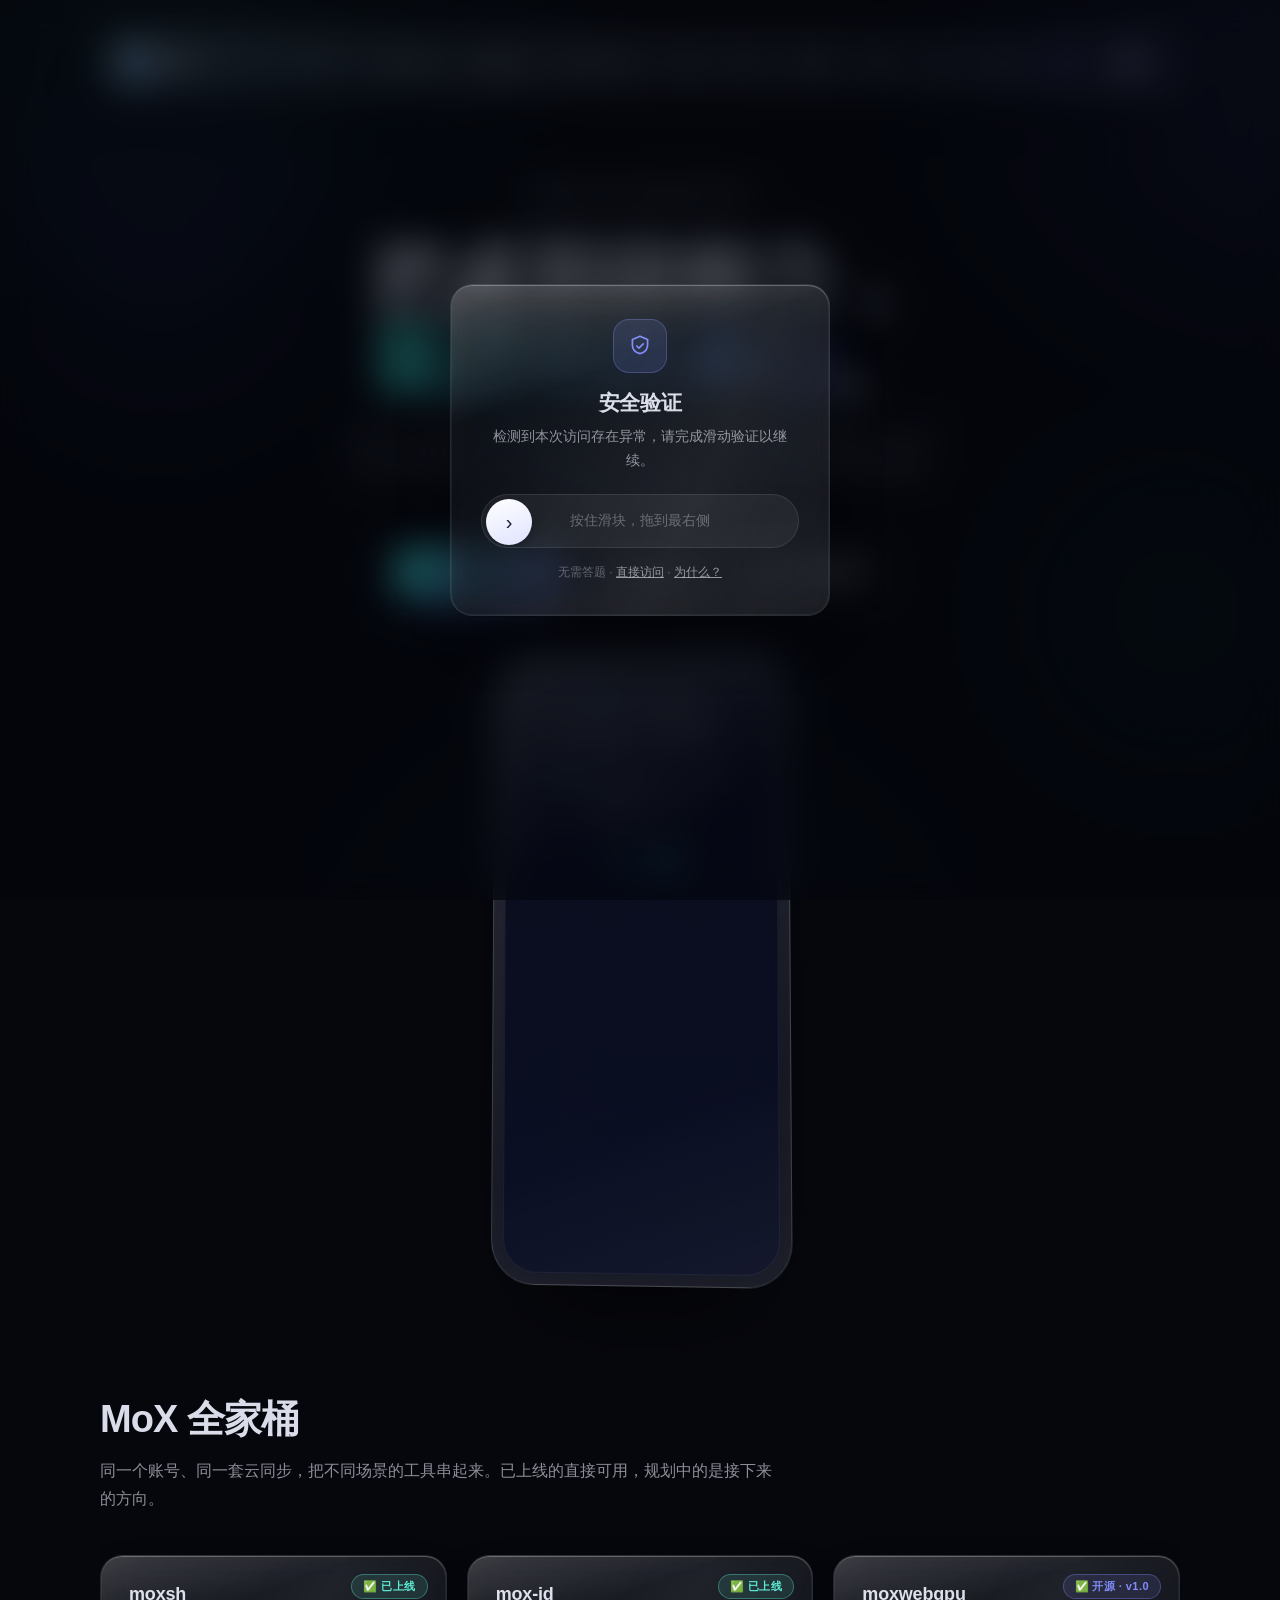
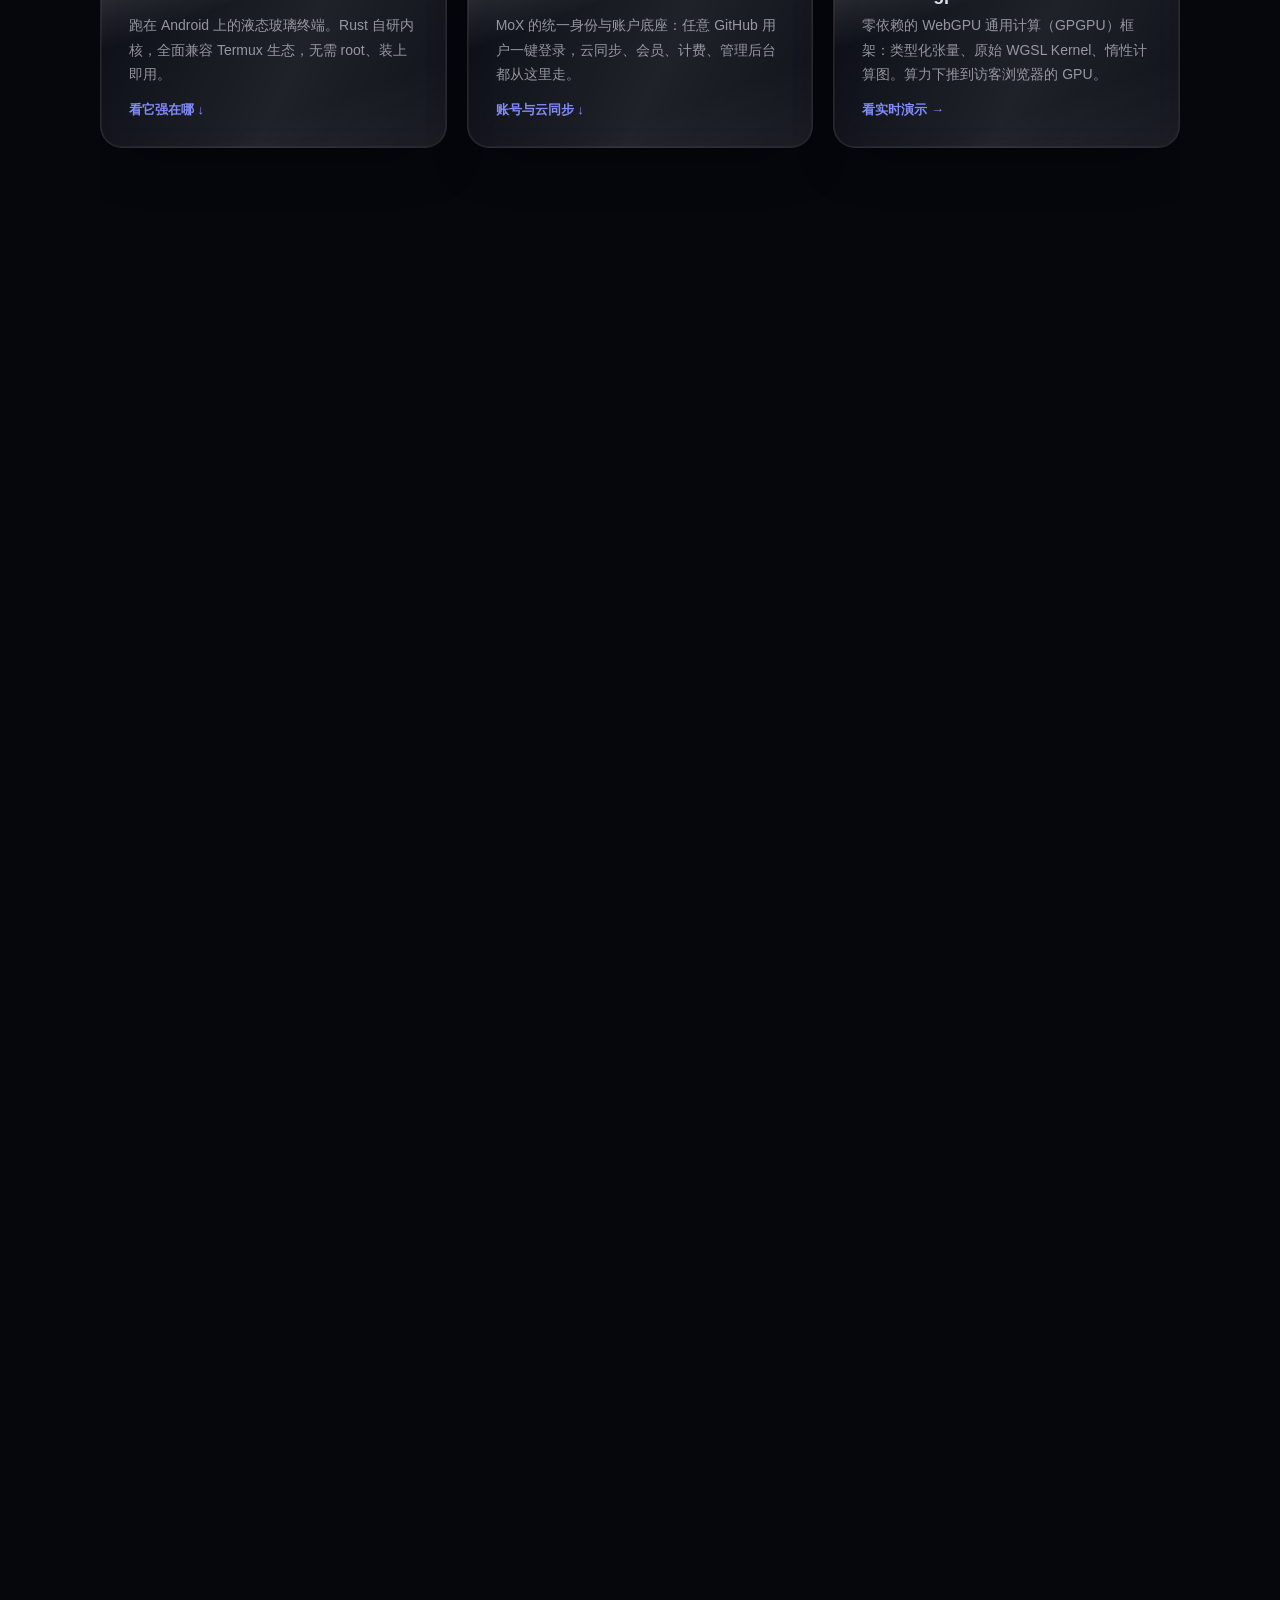
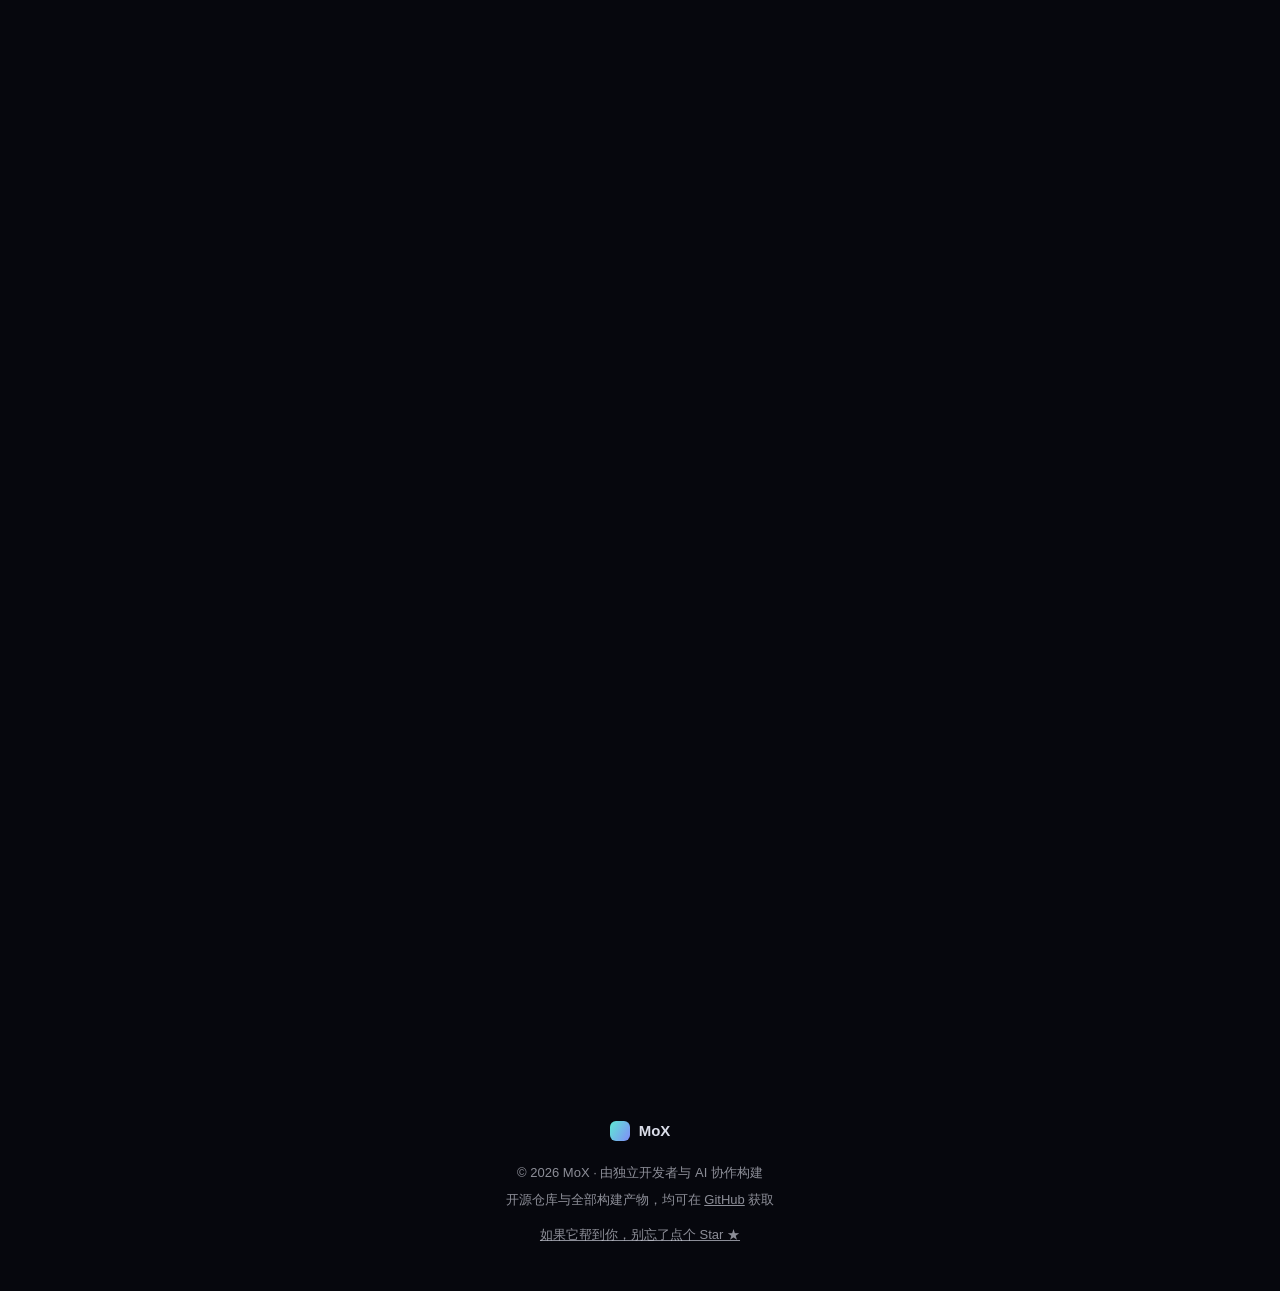
==== index.html @ b2d1dc41 "docs: 统一贡献者署名 codecloud-dev、删除 GitHub 登录段、植入爱发电赞助码（中英 README/官网）" ====
<!DOCTYPE html>
<html lang="zh-CN">
<head>
<meta charset="UTF-8">
<meta name="viewport" content="width=device-width, initial-scale=1.0, viewport-fit=cover">
<title>MoX · 一个独立开发者的工具宇宙</title>
<link rel="icon" href="favicon.svg" type="image/svg+xml">
<meta name="description" content="MoX 系列 —— moxsh 液态玻璃终端、moxwebgpu WebGPU 计算框架、mox-id 统一身份后端。把桌面级工具搬进掌心，算力下推到你的设备。">
<meta name="color-scheme" content="dark">
<!-- 预热外域连接：GitHub 授权页跳出更快，头像加载零延迟 -->
<link rel="preconnect" href="https://github.com" crossorigin>
<link rel="dns-prefetch" href="https://github.com">
<link rel="preconnect" href="https://avatars.githubusercontent.com" crossorigin>
<link rel="dns-prefetch" href="https://avatars.githubusercontent.com">
<meta http-equiv="Content-Security-Policy" content="default-src 'self'; script-src 'self'; style-src 'self' 'unsafe-inline'; img-src 'self' https://avatars.githubusercontent.com data:; connect-src 'self' https://mox-site.pages.dev; font-src 'self'; object-src 'none'; base-uri 'none'; form-action 'self'; upgrade-insecure-requests">
<meta name="referrer" content="strict-origin-when-cross-origin">
<link rel="stylesheet" href="index.css">
</head>
<body>
<nav class="glass">
  <div class="brand"><span class="mark"></span><span>MoX</span></div>
  <div class="links">
    <a href="#products">产品</a>
    <a href="#features">moxsh 特性</a>
    <a href="experience.html">在线体验</a>
    <a href="#account">云同步 / 账号</a>
    <a href="#download">下载</a>
    <a href="#plans">规划</a>
    <a href="#roadmap">路线图</a>
    <a href="#vision">愿景</a>
    <a href="#community">社区</a>
    <a href="#contact">联系</a>
    <a class="lang" href="index.en.html">EN</a>
    <span id="authSlot"></span>
  </div>
</nav>

<header class="wrap">
  <span class="eyebrow"><span class="dot"></span>MoX 系列 · 独立开发者的工具宇宙</span>
  <h1>把桌面级能力，<br><span class="em">装进你的掌心</span>。</h1>
  <p class="sub">MoX 是一组独立打造的工具：液态玻璃终端、WebGPU 计算框架、统一身份与云同步后端……它们共享同一套账号与云同步，把算力下推到你的设备，而不是搬去云端。</p>

  <div class="hero-cta">
    <a class="btn primary" href="#products">看看 MoX 全家桶</a>
    <a class="btn" href="#download">获取 moxsh</a>
    <a class="btn" href="#account">统一账号怎么用</a>
  </div>

  <div class="stage">
    <div class="device glass" id="device" aria-hidden="true">
      <div class="notch"></div>
      <div class="screen">
        <div class="ln"><span class="p">moxsh</span> <span class="c">❯</span> neofetch</div>
        <div class="ln"><span class="g">moxsh</span> 2.1.0 · Android 15</div>
        <div class="ln">Rust 内核 · 120Hz 渲染</div>
        <div class="ln"> </div>
        <div class="ln"><span class="p">moxsh</span> <span class="c">❯</span> pkg install neovim</div>
        <div class="ln">resolving… <span class="g">done</span></div>
        <div class="ln">fetching…  <span class="g">done</span></div>
        <div class="ln"> </div>
        <div class="ln"><span class="p">moxsh</span> <span class="c">❯</span> <span class="cur"></span></div>
      </div>
    </div>
  </div>
</header>

<!-- ===== 站点公告（后台发布，/notices 公开只读）===== -->
<section id="noticeBar" class="wrap" style="display:none">
  <div class="glass" style="padding:14px 18px;margin-bottom:22px">
    <div style="display:flex;align-items:center;gap:10px;flex-wrap:wrap">
      <span class="status on" id="noticeLevel">📢 公告</span>
      <b id="noticeTitle" style="font-size:14px">—</b>
      <span style="margin-left:auto;font-size:12px;color:var(--dim)" id="noticeTime"></span>
    </div>
    <div id="noticeBody" style="margin-top:8px;font-size:13px;line-height:1.7;white-space:pre-wrap"></div>
  </div>
</section>

<!-- ===== 产品矩阵 ===== -->
<section id="products" class="wrap">
  <div class="sec-head fadeup">
    <div class="sec-title">MoX 全家桶</div>
    <p class="sec-desc">同一个账号、同一套云同步，把不同场景的工具串起来。已上线的直接可用，规划中的是接下来的方向。</p>
  </div>
  <div class="grid">
    <div class="card glass fadeup">
      <span class="status on">✅ 已上线</span>
      <h3>moxsh</h3>
      <p>跑在 Android 上的液态玻璃终端。Rust 自研内核，全面兼容 Termux 生态，无需 root、装上即用。</p>
      <a class="more" href="#features">看它强在哪 ↓</a>
    </div>
    <div class="card glass fadeup">
      <span class="status on">✅ 已上线</span>
      <h3>mox-id</h3>
      <p>MoX 的统一身份与账户底座：任意 GitHub 用户一键登录，云同步、会员、计费、管理后台都从这里走。</p>
      <a class="more" href="#account">账号与云同步 ↓</a>
    </div>
    <div class="card glass fadeup">
      <span class="status dev">✅ 开源 · v1.0</span>
      <h3>moxwebgpu</h3>
      <p>零依赖的 WebGPU 通用计算（GPGPU）框架：类型化张量、原始 WGSL Kernel、惰性计算图。算力下推到访客浏览器的 GPU。</p>
      <a class="more" href="webgpu/">看实时演示 →</a>
    </div>
    <div class="card glass fadeup">
      <span class="status plan">规划中 · 待定</span>
      <h3>moxbox</h3>
      <p>文件管理与系统套件：把手机存储、进程、网络都装进同一套玻璃界面。</p>
    </div>
    <div class="card glass fadeup">
      <span class="status plan">规划中 · 待定</span>
      <h3>moxcode</h3>
      <p>移动端轻量 IDE：终端 + 编辑器 + 运行预览一体，掌心里写代码。</p>
    </div>
  </div>
</section>

<!-- ===== moxsh 特性（旗舰产品深讲） ===== -->
<section id="features" class="wrap">
  <div class="sec-head fadeup">
    <div class="sec-title">为「快」与「美」造的终端</div>
    <p class="sec-desc">moxsh 是 MoX 的旗舰产品：内核用 Rust 重写，界面用液态玻璃重绘。每一项体验，都从底层重新考虑过。</p>
  </div>
  <div class="grid">
    <div class="card glass fadeup">
      <div class="ico"><svg viewBox="0 0 24 24"><path d="M4 5h16v11H7l-3 3V5z"/><path d="M8 9l3 3-3 3"/><path d="M13 15h3"/></svg></div>
      <h3>Rust 内核</h3>
      <p>PTY、VT 解析、回滚、渲染调度、包管理验签全部用 Rust，内存安全且快。</p>
    </div>
    <div class="card glass fadeup">
      <div class="ico"><svg viewBox="0 0 24 24"><path d="M12 3l7 4v6c0 4-3 7-7 8-4-1-7-4-7-8V7l7-4z"/></svg></div>
      <h3>液态玻璃界面</h3>
      <p>实时模糊、半透明层级、顶部高光反射与折射边——像真玻璃，不像贴图。</p>
    </div>
    <div class="card glass fadeup">
      <div class="ico"><svg viewBox="0 0 24 24"><path d="M21 8l-9-5-9 5 9 5 9-5z"/><path d="M3 8v8l9 5 9-5V8"/><path d="M12 13v8"/></svg></div>
      <h3>Termux 兼容</h3>
      <p>直接吃 Termux 官方源，<code>*.deb</code> 能装能跑，命令用法与生态完全一致。</p>
    </div>
    <div class="card glass fadeup">
      <div class="ico"><svg viewBox="0 0 24 24"><rect x="3" y="4" width="18" height="6" rx="1"/><rect x="3" y="14" width="18" height="6" rx="1"/><path d="M7 7h.01M7 17h.01"/></svg></div>
      <h3>PRoot 发行版</h3>
      <p>Ubuntu / Debian / Kali / Alpine 一键安装，隔离环境随便玩，不碰系统。</p>
    </div>
    <div class="card glass fadeup">
      <div class="ico"><svg viewBox="0 0 24 24"><path d="M12 3l1.8 4.6L18 9l-4.2 1.4L12 15l-1.8-4.6L6 9l4.2-1.4z"/><path d="M18 15l.9 2.3L21 18l-2.1.7L18 21l-.9-2.3L15 18l2.1-.7z"/></svg></div>
      <h3>AI 助手</h3>
      <p>解释报错、写脚本、管环境；支持 DeepSeek / 智谱 / 通义 / Kimi 等模型。</p>
    </div>
    <div class="card glass fadeup">
      <div class="ico"><svg viewBox="0 0 24 24"><path d="M12 3l7 3v5c0 4-3 7-7 8-4-1-7-4-7-8V6l7-3z"/><path d="M9 12l2 2 4-4"/></svg></div>
      <h3>加固 IPC</h3>
      <p>挑战-响应 + HMAC-SHA256 鉴权，跨进程调用不裸奔，插件也安全。</p>
    </div>
  </div>
</section>

<!-- ===== 统一账号 / 云同步 ===== -->
<section id="account" class="wrap">
  <div class="sec-head fadeup">
    <div class="sec-title">一个 MoX 账号，串起所有设备</div>
    <p class="sec-desc">所有 MoX 产品共用同一套身份（由 <b>mox-id</b> 后端提供）。登录后，普通用户和管理员各取所需。</p>
  </div>
  <div class="grid">
    <div class="card glass fadeup">
      <div class="ico"><svg viewBox="0 0 24 24"><path d="M17 21v-2a4 4 0 0 0-4-4H5a4 4 0 0 0-4 4v2"/><circle cx="9" cy="7" r="4"/><path d="M23 21v-2a4 4 0 0 0-3-3.87M16 3.13a4 4 0 0 1 0 7.75"/></svg></div>
      <h3>普通用户 · 云同步</h3>
      <p>多设备配置、命令历史实时同步；AI 助手额度跨设备共享。任意 GitHub 用户都能登录，免费起步。</p>
    </div>
    <div class="card glass fadeup">
      <div class="ico"><svg viewBox="0 0 24 24"><path d="M12 2l8 4v6c0 5-3.5 8.5-8 10-4.5-1.5-8-5-8-10V6l8-4z"/><path d="M9 12l2 2 4-4"/></svg></div>
      <h3>管理员 · 管理后台</h3>
      <p>登录后自动出现「管理后台」入口，用于会员档位、计费对账、内容管理与运营数据。入口是秘径，只下发给管理员本人。</p>
    </div>
    <div class="card glass fadeup">
      <div class="ico"><svg viewBox="0 0 24 24"><rect x="4" y="11" width="16" height="9" rx="2"/><path d="M8 11V7a4 4 0 0 1 8 0v4"/></svg></div>
      <h3>安全说明</h3>
      <p>通过 GitHub 登录，凭证仅存本地；云同步内容在客户端加密后才上传，服务端看不到明文。支持一键退出。</p>
    </div>
  </div>
  <div class="glass support fadeup" style="margin-top:22px">
    <div class="sec-title" style="font-size:24px">想先试试？</div>
    <p class="sec-desc">点右上角「登录」即可用 GitHub 账号进入。普通用户直接享受云同步，管理员会看到专属后台入口。</p>
    <a class="btn primary" id="loginCta" href="#">登录 MoX 账号</a>
  </div>
</section>

<!-- ===== 规划 ===== -->
<section id="plans" class="wrap">
  <div class="sec-head fadeup">
    <div class="sec-title">未来规划 · 待定</div>
    <p class="sec-desc">moxsh / mox-id / moxwebgpu 之后，我们想沿着「把桌面级工具搬进掌心」继续探索。下面只是<b>可能的方向</b>——<b>可能做，也可能永远不做</b>，一切以实际发布为准。</p>
  </div>
  <div class="plans">
    <div class="plan fadeup">
      <span class="tag">规划中 · 待定</span>
      <h3>moxbox</h3>
      <p>文件管理与系统套件：把手机存储、进程、网络都装进同一套玻璃界面。</p>
      <div class="note">※ 尚处于设想阶段，不代表任何发布承诺。</div>
    </div>
    <div class="plan fadeup">
      <span class="tag">规划中 · 待定</span>
      <h3>moxcode</h3>
      <p>移动端轻量 IDE：终端 + 编辑器 + 运行预览一体，掌心里写代码。</p>
      <div class="note">※ 尚处于设想阶段，可能推进，也可能取消。</div>
    </div>
  </div>
</section>

<!-- ===== 路线图 ===== -->
<section id="roadmap" class="wrap">
  <div class="sec-head fadeup">
    <div class="sec-title">路线图 · MoX 生态演进</div>
    <p class="sec-desc">我们按阶段把「桌面级工具搬进掌心」这件事做扎实。已交付的已经能用，进行中的正在打磨，规划中的是接下来的方向。</p>
  </div>
  <div class="timeline">
    <div class="tl-item done fadeup">
      <div class="tl-dot"></div>
      <div class="tl-card glass">
        <div class="tl-top"><span class="tl-phase">阶段一</span><span class="status on">✅ 已交付</span></div>
        <h3>moxsh 1.0 · 液态玻璃终端</h3>
        <p>Android 上的液态玻璃终端：Rust 自研内核，全面兼容 Termux 生态，无需 root、装上即用。</p>
        <ul class="tl-list">
          <li>Rust PTY / VT 解析 / 回滚 / 渲染调度</li>
          <li>Termux 兼容 + PRoot 发行版（Ubuntu / Debian / Kali / Alpine）</li>
          <li>加固 IPC：挑战-响应 + HMAC-SHA256 鉴权</li>
        </ul>
      </div>
    </div>
    <div class="tl-item done fadeup">
      <div class="tl-dot"></div>
      <div class="tl-card glass">
        <div class="tl-top"><span class="tl-phase">阶段二</span><span class="status on">✅ 已交付</span></div>
        <h3>mox-id · 统一身份与云同步</h3>
        <p>MoX 的账号底座：任意 GitHub 用户一键登录，云同步、会员、计费、管理后台都从这里走。</p>
        <ul class="tl-list">
          <li>GitHub OAuth 登录，凭证仅存本地</li>
          <li>多设备配置 / 命令历史实时云同步（客户端加密）</li>
          <li>会员档位、计费对账、隐藏秘径管理后台</li>
        </ul>
      </div>
    </div>
    <div class="tl-item done fadeup">
      <div class="tl-dot"></div>
      <div class="tl-card glass">
        <div class="tl-top"><span class="tl-phase">阶段三</span><span class="status on">✅ 已交付</span></div>
        <h3>moxwebgpu 1.0 · WebGPU 计算框架</h3>
        <p>零依赖的 WebGPU 通用计算框架：类型化张量、原始 WGSL Kernel、惰性计算图，算力下推到访客的浏览器 GPU。</p>
        <ul class="tl-list">
          <li>30+ 算子 + 任意轴归约，27 个真实 GPU e2e</li>
          <li>自动微分（反向模式，叠加在惰性图上）</li>
          <li>npm 发布 + 在线演示 + 文档站</li>
        </ul>
      </div>
    </div>
    <div class="tl-item active fadeup">
      <div class="tl-dot"></div>
      <div class="tl-card glass">
        <div class="tl-top"><span class="tl-phase">阶段四</span><span class="status dev">🔄 进行中</span></div>
        <h3>moxsh 性能与 AI 深化</h3>
        <p>在旗舰终端上把体验与智能再推一步：更高帧率、更低功耗，以及真正跑得动的端侧 AI。</p>
        <ul class="tl-list">
          <li>120Hz 渲染 + 字体图集（atlas）复用</li>
          <li>NEON 向量化热点路径</li>
          <li>AI 端侧推理（AiProvider.Local 预留）</li>
        </ul>
      </div>
    </div>
    <div class="tl-item fadeup">
      <div class="tl-dot"></div>
      <div class="tl-card glass">
        <div class="tl-top"><span class="tl-phase">阶段五</span><span class="status plan">📋 规划中</span></div>
        <h3>.mox 生态与插件市场</h3>
        <p>把插件、主题、脚本做成可分发、可校验的生态：统一 schema、签名分发、一键安装。</p>
        <ul class="tl-list">
          <li>统一插件 / 主题 schema 与版本标记</li>
          <li>HMAC-SHA256 签名分发与校验</li>
          <li>官方插件目录与社区投稿通道</li>
        </ul>
      </div>
    </div>
    <div class="tl-item fadeup">
      <div class="tl-dot"></div>
      <div class="tl-card glass">
        <div class="tl-top"><span class="tl-phase">阶段六</span><span class="status plan">💡 待定</span></div>
        <h3>moxbox / moxcode</h3>
        <p>把更多桌面级能力搬进掌心：文件与系统套件、移动端轻量 IDE。是否推进以实际发布为准。</p>
        <ul class="tl-list">
          <li>moxbox：存储 / 进程 / 网络统一管理</li>
          <li>moxcode：终端 + 编辑器 + 运行预览一体</li>
          <li>※ 规划中 · 待定，可能做也可能不做</li>
        </ul>
      </div>
    </div>
  </div>
</section>

<!-- ===== 愿景 ===== -->
<section id="vision" class="wrap">
  <div class="sec-head fadeup">
    <div class="sec-title">我们的愿景</div>
    <p class="sec-desc">不是又一个「 App 工厂」的产物。MoX 想做的事很朴素，但很较真。</p>
  </div>
  <div class="vision-grid">
    <div class="vision glass fadeup">
      <div class="vico"><svg viewBox="0 0 24 24"><path d="M12 2a10 10 0 1 0 0 20 10 10 0 0 0 0-20z"/><path d="M8 12l2.5 2.5L16 9"/></svg></div>
      <blockquote>桌面级能力，装进掌心</blockquote>
      <p>手机不是「凑合用的小屏」，而是能跑真终端、真 GPU 计算的随身工作站。我们按这个标准重做每一处体验。</p>
    </div>
    <div class="vision glass fadeup">
      <div class="vico"><svg viewBox="0 0 24 24"><path d="M12 3l8 4v6c0 5-3.5 8.5-8 10-4.5-1.5-8-5-8-10V6l8-4z"/><path d="M9 12l2 2 4-4"/></svg></div>
      <blockquote>算力下推到你的设备</blockquote>
      <p>隐私优先：云同步内容在客户端加密后才上传，服务端看不到明文；能本地算的，绝不搬去云端。</p>
    </div>
    <div class="vision glass fadeup">
      <div class="vico"><svg viewBox="0 0 24 24"><path d="M16 18l6-6-6-6"/><path d="M8 6l-6 6 6 6"/></svg></div>
      <blockquote>独立开发者 + AI 协作</blockquote>
      <p>小而美，快速迭代。一个人对品质负全责，AI 负责把重复劳动吃下，让创意更快落地。</p>
    </div>
    <div class="vision glass fadeup">
      <div class="vico"><svg viewBox="0 0 24 24"><path d="M2 12s3.5-7 10-7 10 7 10 7-3.5 7-10 7-10-7-10-7z"/><circle cx="12" cy="12" r="3"/></svg></div>
      <blockquote>开源、透明、可审计</blockquote>
      <p>全部仓库公开，安全响应头与 CSP 由 CI 自动校验。你看到的，就是跑在设备上的。</p>
    </div>
  </div>
</section>

<!-- ===== 社区 ===== -->
<section id="community" class="wrap">
  <div class="sec-head fadeup">
    <div class="sec-title">社区与共建</div>
    <p class="sec-desc">独立小项目最怕「没人知道」。无论你是用户、开发者还是只是觉得有趣，都欢迎用这些方式找到我们、帮它被更多人看见。</p>
  </div>
  <div class="community-grid">
    <div class="comm glass fadeup">
      <div class="cico"><svg viewBox="0 0 24 24"><path d="M9 19c-5 1.5-5-2.5-7-3m14 6v-3.9a3.4 3.4 0 0 0-1-2.6c3-.3 6-1.5 6-6.6a5 5 0 0 0-1.4-3.5A4.7 4.7 0 0 0 17 .5 13 13 0 0 0 12 2.5 13 13 0 0 0 7 .5 4.7 4.7 0 0 0 4.6 4a5 5 0 0 0-1.4 3.5c0 5 3 6.3 6 6.6a3.4 3.4 0 0 0-1 2.6V22"/></svg></div>
      <h3>GitHub 组织</h3>
      <p>所有源码、构建产物、Issue 都在这里。点 Star、Watch、提 PR，都是实打实的支持。</p>
      <a class="link" href="https://github.com/codecloud-dev" target="_blank" rel="noopener">codecloud-dev →</a>
    </div>
    <div class="comm glass fadeup">
      <div class="cico"><svg viewBox="0 0 24 24"><path d="M12 2l3 7h7l-5.5 4.5L18 21l-6-4-6 4 1.5-7.5L2 9h7z"/></svg></div>
      <h3>为它点 Star</h3>
      <p>觉得有用就点个 Star ★。对独立项目来说，每一个 Star 都是被看见的机会。</p>
      <a class="link" href="https://github.com/codecloud-dev/moxsh-terminal" target="_blank" rel="noopener">给 moxsh 点 Star →</a>
    </div>
    <div class="comm glass fadeup">
      <div class="cico"><svg viewBox="0 0 24 24"><path d="M21 15a2 2 0 0 1-2 2H7l-4 4V5a2 2 0 0 1 2-2h14a2 2 0 0 1 2 2z"/></svg></div>
      <h3>讨论与反馈</h3>
      <p>用得不顺、想到好点子、想共建？开 Issue 或 Discussion，我们都会看。</p>
      <a class="link" href="https://github.com/codecloud-dev/moxsh-terminal/issues" target="_blank" rel="noopener">去提 Issue →</a>
    </div>
    <div class="comm glass fadeup">
      <div class="cico"><svg viewBox="0 0 24 24"><path d="M20.8 4.6a5.5 5.5 0 0 0-7.8 0L12 5.6l-1-1a5.5 5.5 0 0 0-7.8 7.8l1 1L12 21l7.8-7.6 1-1a5.5 5.5 0 0 0 0-7.8z"/></svg></div>
      <h3>爱发电赞助</h3>
      <p>如果 MoX 帮到了你，一杯咖啡的赞助就能让它走得更远。项目统一走爱发电。</p>
      <a class="link" href="https://afdian.com/a/cloudharbor" target="_blank" rel="noopener">去爱发电 →</a>
      <p style="margin-top:12px"><img src="assets/afdian-qr.jpg" width="180" alt="爱发电赞助码"></p>
    </div>
    <div class="comm glass fadeup">
      <div class="cico"><svg viewBox="0 0 24 24"><circle cx="12" cy="12" r="9"/><path d="M3 12h18M12 3a14 14 0 0 1 0 18M12 3a14 14 0 0 0 0 18"/></svg></div>
      <h3>QQ 群</h3>
      <p>想实时聊、拿安装包、认识同好？通过下方联系方式申请加入。</p>
      <a class="link" href="#contact">查看联系方式 →</a>
    </div>
    <div class="comm glass fadeup">
      <div class="cico"><svg viewBox="0 0 24 24"><rect x="3" y="5" width="18" height="14" rx="2"/><path d="M3 7l9 6 9-6"/></svg></div>
      <h3>邮箱</h3>
      <p>商务合作、媒体约稿、共建邀约，发邮件最直接。</p>
      <a class="link" href="#contact">查看邮箱 →</a>
    </div>
  </div>
</section>

<section id="download" class="wrap">
  <div class="sec-head fadeup">
    <div class="sec-title">下载 moxsh</div>
    <p class="sec-desc">安装包随代码持续构建发布。两种方式任选。</p>
  </div>
  <div class="dl-grid">
    <div class="dl glass fadeup">
      <h3>Release 安装包</h3>
      <p>最新自动构建的正式签名 APK。网络可访问 GitHub 时，这是最快的方式。</p>
      <a class="btn primary" id="dlLatest" href="downloads.html">前往下载页（全部版本 / 国内加速）→</a>
    </div>
    <div class="dl glass fadeup">
      <h3>联系获取</h3>
      <p>网络不便或想尝鲜构建？通过下方联系方式找到我们，直接把安装包发给你。</p>
      <a class="btn" href="#contact">查看联系方式 ↓</a>
    </div>
  </div>
</section>

<section id="support" class="wrap">
  <div class="glass support fadeup">
    <div class="sec-title" style="font-size:28px">喜欢 MoX？帮它被更多人看见</div>
    <p class="sec-desc">独立小项目最怕「没人知道」。如果你觉得它有用，<b>点个 Star、关注、顺手转发</b>，就是对开发者最大的鼓励，也能让更多被终端折磨过的朋友用上更好的工具。</p>
    <a class="btn primary" id="starBtn" href="#" target="_blank" rel="noopener">★ 在 GitHub 点 Star</a>
  </div>
</section>

<section id="contact" class="wrap">
  <div class="glass contact fadeup">
    <div class="sec-title" style="font-size:26px">联系我们</div>
    <p>产品反馈、共建合作、获取安装包，都可以直接找到我们。为过滤打扰，两种方式各有一道轻门槛。</p>
    <div id="contactCards" class="show">
      <div class="citem glass">
        <div class="label">邮箱 · 需登录并通过真人验证</div>
        <div class="val" id="mailVal">••••••••••@163.com</div>
        <!-- 真实验证：Cloudflare Turnstile（服务端 siteverify 校验，非可绕过的前端滑块）。
             把 data-sitekey 换成你在 Cloudflare 控制台创建的 Turnstile 站点密钥。 -->
        <div class="cf-turnstile" id="mailCaptcha"
             data-sitekey="__TURNSTILE_SITEKEY__"
             data-callback="onContactCaptcha"
             data-expired-callback="onContactExpired"
             data-theme="auto"></div>
        <div class="login-hint" id="contactLoginHint" style="display:none">
          查看联系方式需先 <a href="#" id="contactLoginBtn">登录 MoX 账号</a>（GitHub 一键登录）
        </div>
        <button class="btn copy" id="mailCopyBtn" data-act="copy" data-target="mailVal" style="display:none">复制邮箱</button>
      </div>
      <div class="citem glass">
        <div class="label">QQ · 需登记来历与用途</div>
        <div class="val" id="qqVal">••••••••••</div>
        <button class="btn" id="qqAskBtn">申请查看 QQ</button>
        <div id="qqForm" style="display:none">
          <textarea id="qqFrom" placeholder="你的详细来历：从哪里认识 MoX？你是谁、做什么的？（不少于 12 字）" maxlength="200"></textarea>
          <textarea id="qqWhy" placeholder="想做什么：加上之后打算聊什么、需要什么帮助？（不少于 6 字）" maxlength="200"></textarea>
          <button class="btn primary" id="qqSubmitBtn">提交并显示 QQ</button>
        </div>
        <div id="qqDone" style="display:none">
          <div class="qq-note">添加好友时请粘贴这段申请说明（已按你的填写生成）：</div>
          <div class="qq-brief" id="qqBrief"></div>
          <button class="btn copy" id="qqBriefCopyBtn" data-act="copy" data-target="qqBrief">复制申请说明</button>
          <button class="btn copy" id="qqCopyBtn" data-act="copy" data-target="qqVal">复制 QQ 号</button>
        </div>
      </div>
    </div>
  </div>
</section>

<footer class="wrap">
  <div class="fb"><span class="mark" style="width:20px;height:20px;border-radius:6px;display:inline-block;background:var(--accent)"></span> MoX</div>
  <div>© 2026 MoX · 由独立开发者与 AI 协作构建</div>
  <div>开源仓库与全部构建产物，均可在 <a href="#" id="ghLink">GitHub</a> 获取</div>
  <div style="margin-top:8px"><a href="#" id="ghStar">如果它帮到你，别忘了点个 Star ★</a></div>
</footer>

<!-- 人机验证闸（异常访问时弹出，滑动即过，无需答题） -->
<div id="gate" class="gate" aria-hidden="true">
  <div class="glass gate-card">
    <div class="gate-ico"><svg viewBox="0 0 24 24"><path d="M12 3l7 3v5c0 4-3 7-7 8-4-1-7-4-7-8V6l7-3z"/><path d="M9 12l2 2 4-4"/></svg></div>
    <h3>安全验证</h3>
    <p id="gateMsg">检测到本次访问存在异常，请完成滑动验证以继续。</p>
    <div class="slider" id="slider">
      <div class="slider-fill" id="sliderFill"></div>
      <div class="slider-text" id="sliderText">按住滑块，拖到最右侧</div>
      <div class="slider-knob" id="sliderKnob" role="slider" aria-label="滑动完成验证"><span>›</span></div>
    </div>
    <div class="gate-note">无需答题 · <a href="#" id="gateSkip">直接访问</a> · <a href="#" id="gateWhy">为什么？</a></div>
  </div>
</div>

<div class="toast" id="toast"></div>

<!-- 登录弹窗 -->
<div class="modal-mask" id="loginMask">
  <div class="modal glass">
    <h3>登录 MoX 账号</h3>
    <div class="login-status" id="loginStatus">
      <span class="dot"></span><span id="loginStatusText">正在检测登录服务…</span>
    </div>
    <div class="login-blocks">
      <div class="lb"><span class="lbi">👤</span><div><b>普通用户</b>：云同步（多设备配置 / 命令历史实时同步），AI 助手随时调用。</div></div>
      <div class="lb"><span class="lbi">🔒</span><div><b>安全</b>：通过 GitHub 登录，凭证仅存本地；云同步内容客户端加密。</div></div>
    </div>
    <div id="loginBox">
      <a class="gh" id="ghLoginBtn" href="#">使用 GitHub 登录</a>
      <div class="or">或</div>
      <input id="tokInput" type="password" placeholder="粘贴 GitHub Token（ghp_ / github_pat_）" autocomplete="off" />
      <div class="row">
        <button id="tokLoginBtn" class="primary">登录</button>
        <button id="tokCancelBtn">取消</button>
      </div>
    </div>
    <div id="loggedInBox" style="display:none">
      <div class="lb"><span class="lbi">✅</span><div>当前已登录为 <b id="meName"></b>。凭证仅保存在本机浏览器，可随时退出。</div></div>
      <div class="row">
        <a id="meAdminBtn" class="gh" style="display:none" href="#" rel="noopener">进入管理后台</a>
        <button id="meLogoutBtn" class="primary">退出登录</button>
        <button id="meCloseBtn">关闭</button>
      </div>
    </div>
    <div class="msg" id="loginMsg"></div>
    <div class="login-hint" id="loginHint"></div>
  </div>
</div>

<script src="app.js"></script>
<script src="site-star.js"></script>
<!-- Cloudflare Turnstile：真实人机验证（服务端 siteverify 校验）。
     需先在 Cloudflare 控制台开通 Turnstile，并把上方 data-sitekey 换成你的站点密钥。 -->
<script src="https://challenges.cloudflare.com/turnstile/v0/api.js" async defer></script>
</body>
</html>
---- index.css ----
*{margin:0;padding:0;box-sizing:border-box;-webkit-tap-highlight-color:transparent}
  :root{
    --bg:#06070d;
    --text:rgba(237,240,252,.92);
    --dim:rgba(237,240,252,.58);
    --faint:rgba(237,240,252,.34);
    --stroke:rgba(255,255,255,.09);
    --stroke-hi:rgba(255,255,255,.18);
    --glass:rgba(255,255,255,.045);
    --glass-2:rgba(255,255,255,.07);
    --accent-a:#5eead4;
    --accent-b:#818cf8;
    --accent:linear-gradient(120deg,#5eead4,#818cf8);
    --radius:22px;
    --mx:50%;--my:20%;
  }
  html{scroll-behavior:smooth}
  body{
    color:var(--text);min-height:100vh;overflow-x:hidden;position:relative;
    font-family:-apple-system,BlinkMacSystemFont,"SF Pro Display","SF Pro Text","PingFang SC","HarmonyOS Sans SC","MiSans","Noto Sans SC","Microsoft YaHei",sans-serif;
    background:var(--bg);
    -webkit-font-smoothing:antialiased;text-rendering:optimizeLegibility;
  }
  body.locked{overflow:hidden}
  /* 极淡的环境光，不抢戏 */
  body::before{
    content:"";position:fixed;inset:0;z-index:-2;pointer-events:none;
    background:
      radial-gradient(60rem 50rem at 12% -10%, rgba(94,234,212,.08), transparent 55%),
      radial-gradient(56rem 46rem at 105% 8%, rgba(129,140,248,.10), transparent 55%),
      radial-gradient(50rem 50rem at 50% 115%, rgba(129,140,248,.05), transparent 55%);
  }
  /* 缓慢漂移的低饱和光晕（transform 合成动画，blur 已降档） */
  body::after{
    content:"";position:fixed;inset:-25%;z-index:-3;pointer-events:none;filter:blur(44px);opacity:.5;
    background:radial-gradient(28rem 28rem at 25% 35%, rgba(129,140,248,.16), transparent 60%),
               radial-gradient(26rem 26rem at 78% 62%, rgba(94,234,212,.12), transparent 60%);
    animation:drift 32s ease-in-out infinite alternate;will-change:transform;
  }
  @keyframes drift{0%{transform:translate3d(-2%,-1%,0) scale(1.05)}100%{transform:translate3d(3%,2%,0) scale(1.1)}}

  /* 屏外区块整段跳过渲染（滚动进视口才绘制），长页顺滑的关键 */
  section{content-visibility:auto;contain-intrinsic-size:auto 760px}

  /* ===== 玻璃基底（iOS 液态玻璃） ===== */
  .glass{position:relative;isolation:isolate;
    /* 静态对角高光 + 底色：不再做 background-position 无限动画（持续重绘是滚动卡顿主因） */
    background:
      linear-gradient(115deg, transparent 34%, rgba(255,255,255,.07) 52%, transparent 70%),
      var(--glass);
    background-size:260% 260%, auto;
    background-position:62% 0, 0 0;
    border:1px solid var(--stroke);border-radius:var(--radius);
    backdrop-filter:blur(15px) saturate(160%);-webkit-backdrop-filter:blur(15px) saturate(160%);
    box-shadow:0 22px 55px -26px rgba(0,0,0,.72),
      inset 0 1px 0 rgba(255,255,255,.22),
      inset 0 0 0 1px rgba(255,255,255,.05);
    overflow:hidden;}
  /* 顶部高光反射（真玻璃最关键特征） */
  .glass::before{content:"";position:absolute;inset:0;z-index:1;pointer-events:none;border-radius:inherit;
    background:linear-gradient(160deg, rgba(255,255,255,.26), rgba(255,255,255,0) 30%, rgba(255,255,255,0) 72%, rgba(255,255,255,.05));
    mix-blend-mode:screen;opacity:.75;}
  /* 指针光斑（液态反光）：固定渐变层用 transform 跟随指针，变量更新只触发合成 */
  .glass::after{content:"";position:absolute;inset:0;z-index:0;pointer-events:none;border-radius:inherit;
    background:radial-gradient(20rem 20rem at center, rgba(255,255,255,.10), transparent 55%);
    opacity:0;transition:opacity .5s;mix-blend-mode:screen;
    transform:translate3d(calc(var(--mx,50%) - 50%), calc(var(--my,50%) - 50%), 0);will-change:transform;}
  .glass:hover::after{opacity:1}
  /* 低端/小屏降耗：玻璃减薄 */
  @media (max-width:640px){.glass{backdrop-filter:blur(10px) saturate(150%);-webkit-backdrop-filter:blur(10px) saturate(150%)}}

  .wrap{width:min(1080px,90vw);margin:0 auto}
  nav{position:sticky;top:16px;z-index:50;width:min(1080px,90vw);margin:16px auto 0;
    display:flex;align-items:center;gap:20px;padding:13px 22px;}
  .brand{display:flex;align-items:center;gap:11px;font-weight:700;font-size:17px;letter-spacing:-.01em}
  .brand .mark{width:26px;height:26px;border-radius:8px;flex:none;
    background:var(--accent);box-shadow:0 4px 16px rgba(129,140,248,.35), inset 0 1px 1px rgba(255,255,255,.5);position:relative;overflow:hidden}
  .brand .mark::after{content:"";position:absolute;inset:0;background:linear-gradient(150deg,rgba(255,255,255,.55),transparent 45%);}
  nav .links{margin-left:auto;display:flex;gap:4px;flex-wrap:wrap}
  nav a{color:var(--dim);font-size:14px;padding:8px 14px;border-radius:11px;transition:.2s}
  nav a:hover{color:var(--text);background:rgba(255,255,255,.06)}
  nav .lang{margin-left:6px;font-weight:600;color:var(--accent-b)}

  header{padding:clamp(56px,11vh,120px) 0 30px;text-align:center;position:relative}
  .eyebrow{display:inline-flex;align-items:center;gap:8px;font-size:13px;color:var(--dim);
    border:1px solid var(--stroke);border-radius:999px;padding:7px 16px;background:rgba(255,255,255,.03);backdrop-filter:blur(8px)}
  .eyebrow .dot{width:7px;height:7px;border-radius:50%;background:var(--accent-a);box-shadow:0 0 10px var(--accent-a)}
  h1{margin:26px 0 18px;font-size:clamp(42px,7.6vw,80px);line-height:1.04;letter-spacing:-.035em;font-weight:700}
  h1 .em{background:var(--accent);-webkit-background-clip:text;background-clip:text;color:transparent}
  .sub{color:var(--dim);font-size:clamp(15px,2.1vw,18px);max-width:600px;margin:0 auto;line-height:1.7}
  .hero-cta{margin-top:34px;display:flex;gap:14px;justify-content:center;flex-wrap:wrap}
  .btn{display:inline-flex;align-items:center;gap:9px;cursor:pointer;padding:14px 26px;border-radius:14px;
    font-size:15px;font-weight:600;border:1px solid var(--stroke);color:var(--text);background:var(--glass);
    backdrop-filter:blur(12px);transition:transform .2s ease, background .2s, box-shadow .2s}
  .btn:hover{transform:translateY(-2px);background:var(--glass-2)}
  .btn.primary{background:var(--accent);border-color:transparent;color:#06121a;font-weight:700;
    box-shadow:0 12px 34px -10px rgba(129,140,248,.55), inset 0 1px 0 rgba(255,255,255,.45)}
  .btn.primary:hover{box-shadow:0 18px 44px -10px rgba(129,140,248,.7), inset 0 1px 0 rgba(255,255,255,.5)}

  /* 手机玻璃预览（陀螺仪 + 指针视差倾斜） */
  .stage{margin:54px auto 0;display:flex;justify-content:center;perspective:1600px}
  .device{position:relative;width:min(300px,78vw);aspect-ratio:9/19;border-radius:44px;padding:11px;
    background:linear-gradient(150deg, rgba(255,255,255,.12), rgba(255,255,255,.03));
    border:1px solid var(--stroke-hi);backdrop-filter:blur(26px) saturate(170%);
    box-shadow:0 50px 110px -34px rgba(0,0,0,.8), inset 0 2px 0 rgba(255,255,255,.28), inset 0 0 50px rgba(129,140,248,.08);
    transform:rotateX(var(--rx,4deg)) rotateY(var(--ry,-7deg));
    transform-style:preserve-3d;transition:transform .25s ease;will-change:transform}
  .device .screen{width:100%;height:100%;border-radius:34px;overflow:hidden;position:relative;
    background:linear-gradient(180deg,#0a0d1c,#0b0f24);box-shadow:inset 0 0 0 1px rgba(255,255,255,.06);
    padding:20px 16px;font-family:"SF Mono",ui-monospace,"JetBrains Mono",Menlo,monospace}
  .device .notch{position:absolute;top:11px;left:50%;transform:translateX(-50%);width:82px;height:7px;border-radius:99px;
    background:rgba(0,0,0,.55);box-shadow:inset 0 1px 1px rgba(255,255,255,.12);z-index:2}
  .ln{font-size:11.5px;line-height:1.85;color:rgba(237,240,252,.82);white-space:pre-wrap}
  .ln .p{color:var(--accent-a)} .ln .c{color:var(--accent-b)} .ln .g{color:rgba(237,240,252,.5)}
  .ln .cur{display:inline-block;width:7px;height:14px;vertical-align:-2px;background:var(--accent-a);
    border-radius:1px;animation:blink 1.1s steps(1) infinite;box-shadow:0 0 8px var(--accent-a)}
  @keyframes blink{50%{opacity:0}}

  section{padding:clamp(56px,9vh,96px) 0}
  .sec-head{max-width:680px;margin-bottom:42px}
  .sec-title{font-size:clamp(26px,4.4vw,38px);font-weight:700;letter-spacing:-.025em;margin-bottom:12px}
  .sec-desc{color:var(--dim);font-size:16px;line-height:1.75}
  .grid{display:grid;grid-template-columns:repeat(auto-fit,minmax(280px,1fr));gap:20px}
  .card{padding:28px;transition:transform .3s ease, box-shadow .3s ease}
  .card:hover{transform:translateY(-5px)}
  .ico{width:42px;height:42px;border-radius:12px;display:grid;place-items:center;margin-bottom:18px;
    background:rgba(129,140,248,.12);border:1px solid rgba(129,140,248,.22)}
  .ico svg{width:21px;height:21px;stroke:var(--accent-b);fill:none;stroke-width:1.7;stroke-linecap:round;stroke-linejoin:round}
  .card h3{font-size:18px;letter-spacing:-.01em;margin-bottom:8px;font-weight:650}
  .card p{color:var(--dim);font-size:14px;line-height:1.75}

  /* 规划 / 待定 */
  .plans{display:grid;grid-template-columns:repeat(auto-fit,minmax(280px,1fr));gap:20px}
  .plan{padding:30px;border:1px dashed var(--stroke);border-radius:var(--radius);background:rgba(255,255,255,.02)}
  .plan .tag{font-size:12px;color:var(--accent-b);letter-spacing:.06em;margin-bottom:14px;display:inline-block;
    border:1px solid rgba(129,140,248,.3);border-radius:999px;padding:4px 12px}
  .plan h3{font-size:20px;font-weight:650;margin-bottom:10px;letter-spacing:-.01em}
  .plan p{color:var(--dim);font-size:14px;line-height:1.75}
  .plan .note{margin-top:14px;font-size:12.5px;color:var(--faint);line-height:1.7}

  /* 下载 */
  .dl-grid{display:grid;grid-template-columns:repeat(auto-fit,minmax(280px,1fr));gap:20px}
  .dl{padding:30px;display:flex;flex-direction:column}
  .dl h3{font-size:19px;font-weight:650;margin-bottom:8px}
  .dl p{color:var(--dim);font-size:14px;line-height:1.75;flex:1}
  .dl .btn{margin-top:20px;align-self:flex-start}

  /* 支持 / Star */
  .support{max-width:680px;margin:0 auto;text-align:center;padding:46px}
  .support .sec-desc{margin:14px auto 26px;max-width:560px}

  /* 联系 */
  .contact{max-width:560px;margin:0 auto;text-align:center;padding:40px}
  .contact p{color:var(--dim);font-size:15px;line-height:1.8;margin-bottom:24px}
  #contactCards{display:none;gap:14px;flex-wrap:wrap;justify-content:center;margin-top:6px}
  #contactCards.show{display:flex}
  .citem{padding:20px 26px;text-align:left;min-width:230px}
  .citem .label{font-size:12px;color:var(--dim);letter-spacing:.08em;margin-bottom:7px}
  .citem .val{font-size:18px;font-weight:650;letter-spacing:.02em;word-break:break-all}
  .citem .copy{margin-top:12px;font-size:13px;padding:7px 15px}

  footer{padding:60px 0 44px;text-align:center;color:var(--dim);font-size:13px;line-height:2.1}
  footer .fb{display:inline-flex;align-items:center;gap:9px;font-weight:650;color:var(--text);margin-bottom:12px;font-size:15px}
  footer a{color:var(--dim)} footer a:hover{color:var(--text)}

  .fadeup{opacity:0;transform:translateY(26px);transition:opacity .8s cubic-bezier(.2,.7,.2,1), transform .8s cubic-bezier(.2,.7,.2,1)}
  .fadeup.in{opacity:1;transform:none}
  .toast{position:fixed;left:50%;bottom:36px;transform:translateX(-50%) translateY(20px);background:var(--glass-2);
    border:1px solid var(--stroke);border-radius:13px;padding:12px 22px;font-size:14px;opacity:0;pointer-events:none;
    transition:.3s;z-index:120;backdrop-filter:blur(16px);box-shadow:0 14px 40px -16px rgba(0,0,0,.7)}
  .toast.show{opacity:1;transform:translateX(-50%)}
  @media (prefers-reduced-motion:reduce){*{animation:none!important;transition:none!important}.fadeup{opacity:1;transform:none}}

  /* ===== 人机验证闸 ===== */
  .gate{position:fixed;inset:0;z-index:200;display:none;align-items:center;justify-content:center;padding:20px;
    background:rgba(4,5,10,.62);backdrop-filter:blur(18px) saturate(140%);-webkit-backdrop-filter:blur(18px)}
  .gate.on{display:flex;animation:gateIn .4s ease}
  @keyframes gateIn{from{opacity:0}to{opacity:1}}
  .gate-card{max-width:380px;width:100%;text-align:center;padding:34px 30px}
  .gate-ico{width:54px;height:54px;margin:0 auto 16px;border-radius:16px;display:grid;place-items:center;
    background:rgba(129,140,248,.14);border:1px solid rgba(129,140,248,.3)}
  .gate-ico svg{width:26px;height:26px;stroke:var(--accent-b);fill:none;stroke-width:1.6;stroke-linecap:round;stroke-linejoin:round}
  .gate-card h3{font-size:21px;font-weight:700;letter-spacing:-.02em;margin-bottom:8px}
  .gate-card>p{color:var(--dim);font-size:14px;line-height:1.7;margin-bottom:22px}
  .slider{position:relative;height:54px;border-radius:999px;background:rgba(255,255,255,.06);
    border:1px solid var(--stroke);overflow:hidden;touch-action:none;user-select:none}
  .slider-fill{position:absolute;left:0;top:0;bottom:0;width:0;
    background:linear-gradient(120deg,rgba(94,234,212,.32),rgba(129,140,248,.32))}
  .slider-text{position:absolute;inset:0;display:grid;place-items:center;font-size:13.5px;color:var(--faint);pointer-events:none}
  .slider-knob{position:absolute;top:4px;left:4px;width:46px;height:46px;border-radius:50%;
    background:linear-gradient(160deg,#fff,#dfe3ff);color:#1a1f3a;display:grid;place-items:center;font-size:20px;
    box-shadow:0 6px 18px -6px rgba(0,0,0,.6);cursor:grab;touch-action:none}
  .slider-knob:active{cursor:grabbing}
  .gate-note{margin-top:16px;font-size:12px;color:var(--faint)}
  .gate-note a{color:var(--dim);text-decoration:underline}

  /* ===== 登录 / 用户态 ===== */
  #authSlot{display:flex;align-items:center;gap:10px;margin-left:12px}
  #authSlot img.av{width:28px;height:28px;border-radius:50%;border:1px solid var(--stroke-hi);object-fit:cover}
  #loginBtn{color:var(--text)!important;background:linear-gradient(120deg,#5eead4,#818cf8);-webkit-background-clip:text;background-clip:text;font-weight:700}
  .modal-mask{position:fixed;inset:0;z-index:200;display:none;align-items:center;justify-content:center;
    background:rgba(3,4,9,.62);backdrop-filter:blur(6px);-webkit-backdrop-filter:blur(6px);padding:20px}
  .modal-mask.show{display:flex}
  .modal{width:min(420px,94vw);padding:26px 24px}
  .modal h3{margin:0 0 4px;font-size:18px}
  .modal p.dim{margin:0 0 16px;color:var(--dim);font-size:13px;line-height:1.5}
  .modal a.gh{display:block;text-align:center;padding:12px;border-radius:12px;background:linear-gradient(120deg,#5eead4,#818cf8);
    color:#06070d;font-weight:700;text-decoration:none;margin-bottom:6px}
  .modal .or{text-align:center;color:var(--faint);font-size:12px;margin:8px 0 12px}
  .modal input{width:100%;padding:11px 13px;border-radius:11px;border:1px solid var(--stroke-hi);
    background:rgba(255,255,255,.05);color:var(--text);margin-bottom:10px;font:inherit;box-sizing:border-box}
  .modal .row{display:flex;gap:10px}
  .modal button{flex:1;padding:11px;border-radius:11px;border:none;background:rgba(255,255,255,.1);color:var(--text);font-weight:600;cursor:pointer}
  .modal button.primary{background:linear-gradient(120deg,#5eead4,#818cf8);color:#06070d}
  .modal .msg{font-size:12px;margin-top:10px;min-height:16px}
  .modal .msg.err{color:#ff8da3}
  .modal .msg.ok{color:#7CFFB2}

  /* 产品矩阵状态标签 + 更多链接 */
  .card{position:relative}
  .card .status{position:absolute;top:18px;right:18px;font-size:11px;font-weight:600;letter-spacing:.04em;
    border-radius:999px;padding:4px 11px;border:1px solid var(--stroke)}
  .card .status.on{color:var(--accent-a);border-color:rgba(94,234,212,.35);background:rgba(94,234,212,.12)}
  .card .status.dev{color:var(--accent-b);border-color:rgba(129,140,248,.35);background:rgba(129,140,248,.12)}
  .card .status.plan{color:var(--dim);border-color:var(--stroke);background:rgba(255,255,255,.03)}
  .card .more{display:inline-block;margin-top:14px;font-size:13px;font-weight:600;color:var(--accent-b);text-decoration:none}
  .card .more:hover{text-decoration:underline}

  /* 登录三块 + 状态指示 + 引导 */
  .login-status{display:flex;align-items:center;gap:8px;font-size:12.5px;color:var(--dim);margin:2px 0 14px}
  .login-status .dot{width:8px;height:8px;border-radius:50%;background:var(--faint);flex:none;transition:.3s}
  .login-status.on .dot{background:#7CFFB2;box-shadow:0 0 9px #7CFFB2}
  .login-status.off .dot{background:#ff8da3;box-shadow:0 0 9px #ff8da3}
  .login-status.warn .dot{background:#ffce6b;box-shadow:0 0 9px #ffce6b}
  .login-blocks{display:flex;flex-direction:column;gap:9px;margin-bottom:16px;text-align:left}
  .lb{display:flex;gap:10px;font-size:12.5px;line-height:1.6;color:var(--dim);
    background:rgba(255,255,255,.03);border:1px solid var(--stroke);border-radius:12px;padding:10px 12px}
  .lb .lbi{font-size:15px;flex:none;line-height:1.4}
  .lb b{color:var(--text);font-weight:650}
  .login-hint{font-size:12px;color:#ffb38a;margin-top:8px;line-height:1.6;text-align:left}
  .login-hint a{color:#ffd0a8;text-decoration:underline}
  /* GitHub 按钮点击即时反馈（跳转前 0 等待感） */
  .modal a.gh.busy{opacity:.65;pointer-events:none}

  /* ===== 联系门槛组件（邮箱滑块 / QQ 登记表单） ===== */
  .slider.mini{height:44px;margin-top:12px}
  .slider.mini .slider-knob{width:38px;height:38px;font-size:16px}
  .slider.mini .slider-text{font-size:12.5px}
  .contact textarea{width:100%;min-height:56px;resize:vertical;border-radius:11px;border:1px solid var(--stroke-hi);
    background:rgba(255,255,255,.05);color:var(--text);padding:9px 11px;font:inherit;font-size:13px;
    margin-bottom:9px;box-sizing:border-box}
  .contact textarea::placeholder{color:var(--faint)}
  .contact textarea:focus{outline:1px solid rgba(129,140,248,.55)}
  .contact .btn{margin-top:6px}
  .qq-note{font-size:12px;color:var(--dim);margin:8px 0 6px;text-align:left}
  .qq-brief{font-size:13px;line-height:1.7;background:rgba(255,255,255,.04);border:1px solid var(--stroke);
    border-radius:11px;padding:10px 12px;text-align:left;word-break:break-all}
  .citem{max-width:100%}
  .citem .val{min-height:24px}

  /* ===== 路线图 timeline ===== */
  .timeline{position:relative;margin-top:8px}
  .timeline::before{content:"";position:absolute;left:18px;top:8px;bottom:8px;width:2px;
    background:linear-gradient(180deg,rgba(94,234,212,.45),rgba(129,140,248,.45));border-radius:2px}
  .tl-item{position:relative;padding-left:54px;margin-bottom:26px}
  .tl-dot{position:absolute;left:10px;top:20px;width:18px;height:18px;border-radius:50%;
    background:var(--bg);border:2px solid var(--accent-b);box-shadow:0 0 0 4px rgba(129,140,248,.12)}
  .tl-item.done .tl-dot{background:var(--accent-a);border-color:var(--accent-a);box-shadow:0 0 12px rgba(94,234,212,.6)}
  .tl-item.active .tl-dot{background:#ffce6b;border-color:#ffce6b;box-shadow:0 0 12px rgba(255,206,107,.6);
    animation:tlpulse 2s ease-in-out infinite}
  @keyframes tlpulse{0%,100%{box-shadow:0 0 0 4px rgba(255,206,107,.18)}50%{box-shadow:0 0 0 10px rgba(255,206,107,.04)}}
  .tl-card{padding:24px 26px}
  .tl-top{display:flex;align-items:center;gap:12px;margin-bottom:10px;flex-wrap:wrap}
  .tl-phase{font-size:12px;letter-spacing:.08em;color:var(--dim)}
  .tl-card h3{font-size:19px;font-weight:680;letter-spacing:-.01em;margin-bottom:8px}
  .tl-card p{color:var(--dim);font-size:14px;line-height:1.75;margin-bottom:12px}
  .tl-list{list-style:none;display:flex;flex-direction:column;gap:7px}
  .tl-list li{position:relative;padding-left:20px;font-size:13px;color:var(--dim);line-height:1.6}
  .tl-list li::before{content:"";position:absolute;left:2px;top:8px;width:6px;height:6px;border-radius:50%;
    background:var(--accent-b);opacity:.8}
  .tl-item.done .tl-list li::before{background:var(--accent-a)}

  /* ===== 愿景 ===== */
  .vision-grid{display:grid;grid-template-columns:repeat(auto-fit,minmax(240px,1fr));gap:20px}
  .vision{padding:28px}
  .vision .vico{width:44px;height:44px;border-radius:13px;display:grid;place-items:center;margin-bottom:16px;
    background:linear-gradient(135deg,rgba(94,234,212,.16),rgba(129,140,248,.16));border:1px solid rgba(129,140,248,.22)}
  .vision .vico svg{width:22px;height:22px;stroke:var(--accent-b);fill:none;stroke-width:1.7;stroke-linecap:round;stroke-linejoin:round}
  .vision blockquote{font-size:16px;font-weight:600;line-height:1.5;letter-spacing:-.01em;margin-bottom:10px}
  .vision p{color:var(--dim);font-size:13.5px;line-height:1.75}

  /* ===== 社区 ===== */
  .community-grid{display:grid;grid-template-columns:repeat(auto-fit,minmax(230px,1fr));gap:18px}
  .comm{padding:24px;display:flex;flex-direction:column;gap:12px}
  .comm .cico{width:40px;height:40px;border-radius:12px;display:grid;place-items:center;
    background:rgba(129,140,248,.12);border:1px solid rgba(129,140,248,.22)}
  .comm .cico svg{width:20px;height:20px;stroke:var(--accent-b);fill:none;stroke-width:1.7;stroke-linecap:round;stroke-linejoin:round}
  .comm h3{font-size:16px;font-weight:650}
  .comm p{color:var(--dim);font-size:13px;line-height:1.7;flex:1}
  .comm a.link{font-size:13px;font-weight:600;color:var(--accent-b);text-decoration:none;display:inline-flex;align-items:center;gap:6px}
  .comm a.link:hover{text-decoration:underline}
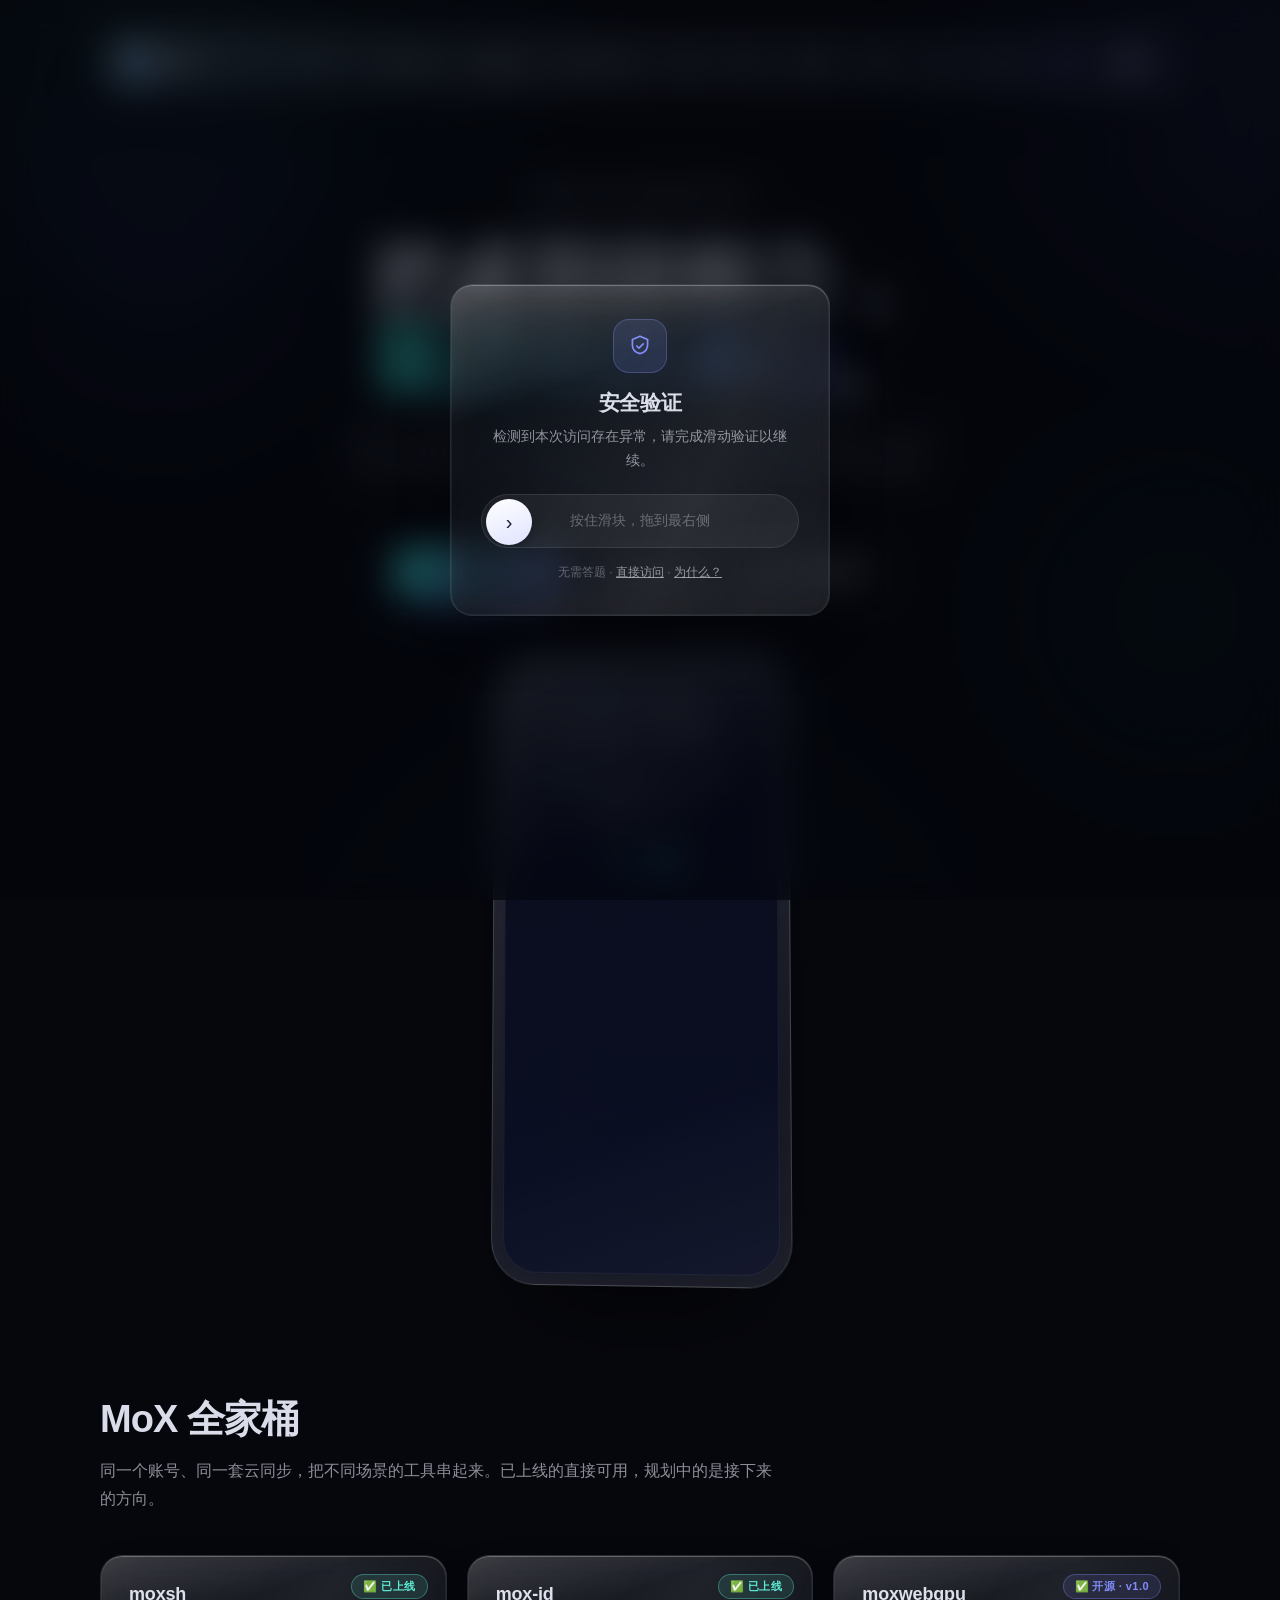
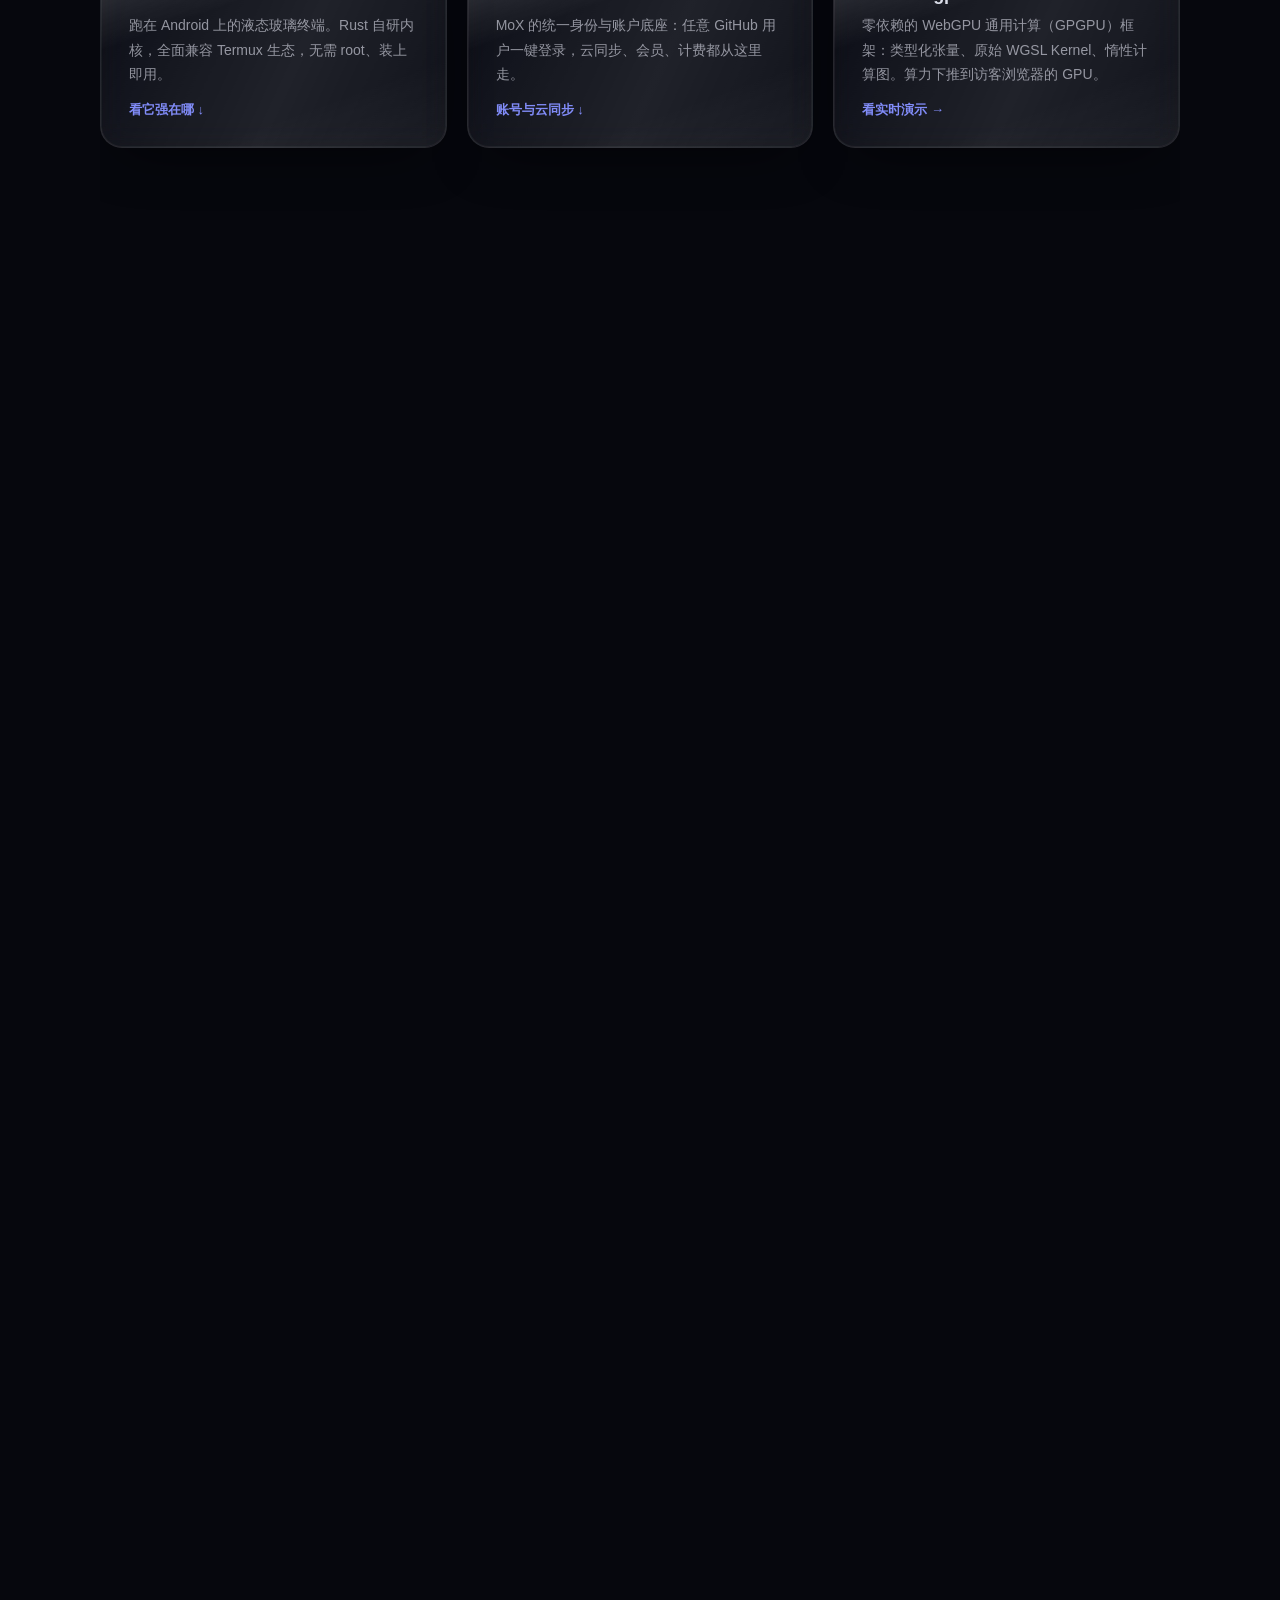
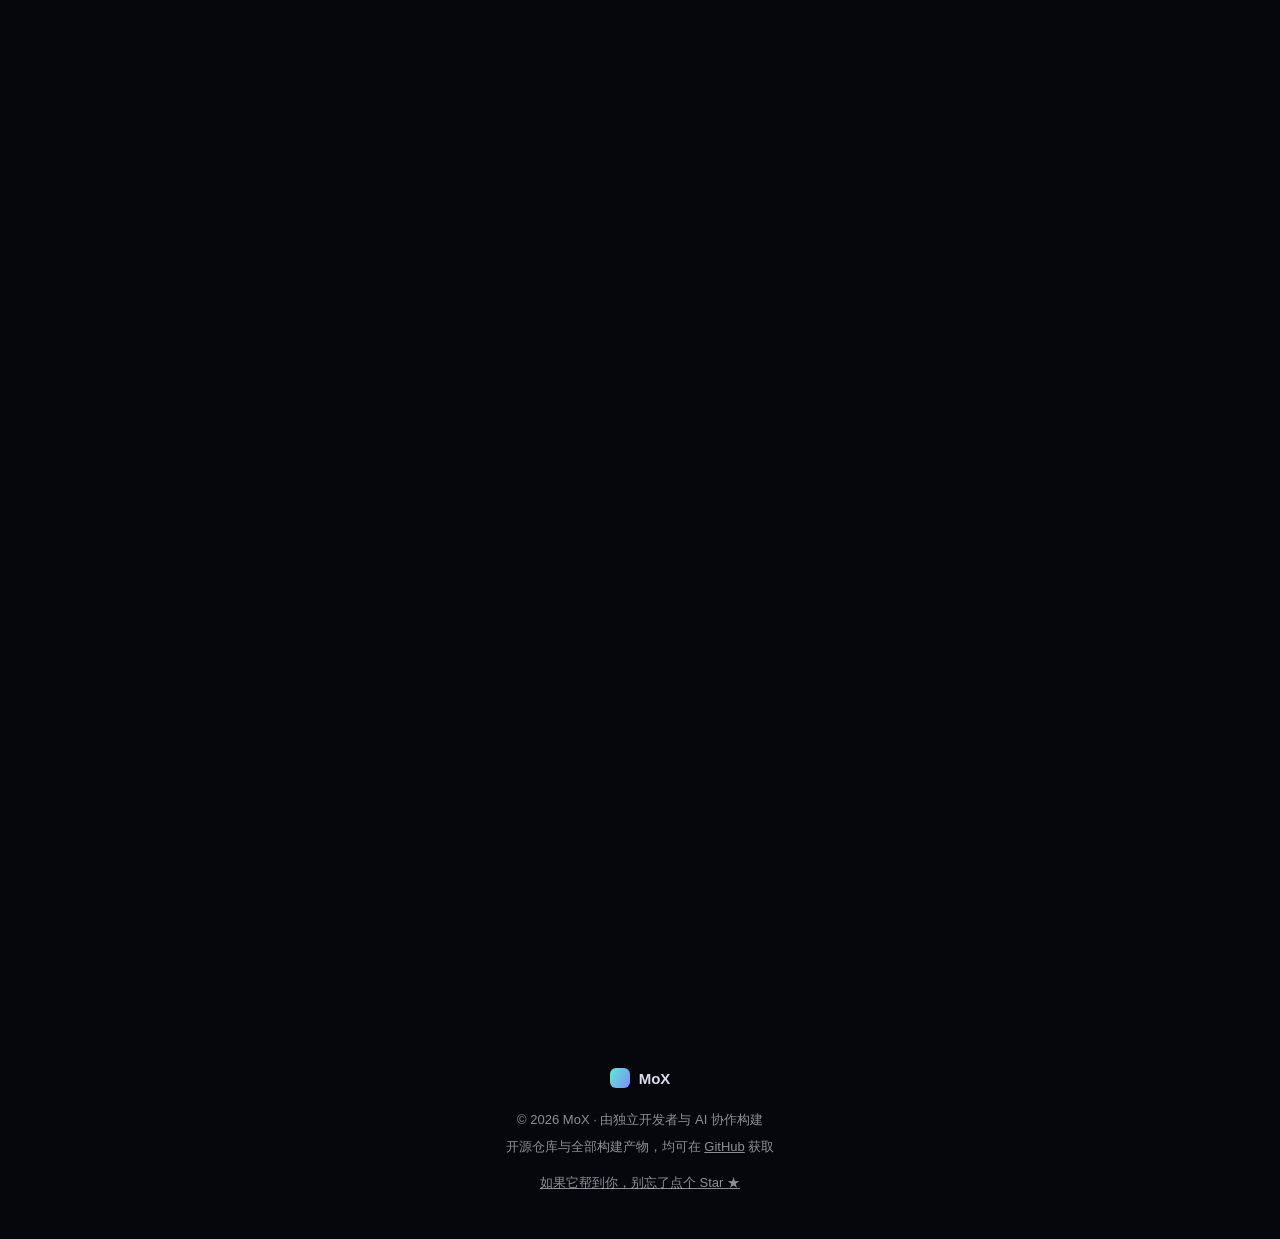
==== commit 780cbf75: "fix(security): 清除公开页面的运营存在性泄露 + 修 SSO 断链根因 1. 404 页删除『运营地址』提示（原文案等于告诉扫描器本站有运营）。 2. 中英首页删除『管理员·运营』整卡与" ====
--- a/index.html
+++ b/index.html
@@ -12,7 +12,7 @@
 <link rel="dns-prefetch" href="https://github.com">
 <link rel="preconnect" href="https://avatars.githubusercontent.com" crossorigin>
 <link rel="dns-prefetch" href="https://avatars.githubusercontent.com">
-<meta http-equiv="Content-Security-Policy" content="default-src 'self'; script-src 'self'; style-src 'self' 'unsafe-inline'; img-src 'self' https://avatars.githubusercontent.com data:; connect-src 'self' https://mox-site.pages.dev; font-src 'self'; object-src 'none'; base-uri 'none'; form-action 'self'; upgrade-insecure-requests">
+<meta http-equiv="Content-Security-Policy" content="default-src 'self'; script-src 'self' https://challenges.cloudflare.com; style-src 'self' 'unsafe-inline'; img-src 'self' https://avatars.githubusercontent.com data:; connect-src 'self' https://mox-site.pages.dev; frame-src https://challenges.cloudflare.com; font-src 'self'; object-src 'none'; base-uri 'none'; form-action 'self'; upgrade-insecure-requests">
 <meta name="referrer" content="strict-origin-when-cross-origin">
 <link rel="stylesheet" href="index.css">
 </head>
@@ -64,7 +64,7 @@
   </div>
 </header>
 
-<!-- ===== 站点公告（后台发布，/notices 公开只读）===== -->
+<!-- ===== 站点公告（服务端发布，/notices 公开只读）===== -->
 <section id="noticeBar" class="wrap" style="display:none">
   <div class="glass" style="padding:14px 18px;margin-bottom:22px">
     <div style="display:flex;align-items:center;gap:10px;flex-wrap:wrap">
@@ -92,7 +92,7 @@
     <div class="card glass fadeup">
       <span class="status on">✅ 已上线</span>
       <h3>mox-id</h3>
-      <p>MoX 的统一身份与账户底座：任意 GitHub 用户一键登录，云同步、会员、计费、管理后台都从这里走。</p>
+      <p>MoX 的统一身份与账户底座：任意 GitHub 用户一键登录，云同步、会员、计费都从这里走。</p>
       <a class="more" href="#account">账号与云同步 ↓</a>
     </div>
     <div class="card glass fadeup">
@@ -158,7 +158,7 @@
 <section id="account" class="wrap">
   <div class="sec-head fadeup">
     <div class="sec-title">一个 MoX 账号，串起所有设备</div>
-    <p class="sec-desc">所有 MoX 产品共用同一套身份（由 <b>mox-id</b> 后端提供）。登录后，普通用户和管理员各取所需。</p>
+    <p class="sec-desc">所有 MoX 产品共用同一套身份（由 <b>mox-id</b> 后端提供）。登录后即可使用云同步，免费起步。</p>
   </div>
   <div class="grid">
     <div class="card glass fadeup">
@@ -167,11 +167,6 @@
       <p>多设备配置、命令历史实时同步；AI 助手额度跨设备共享。任意 GitHub 用户都能登录，免费起步。</p>
     </div>
     <div class="card glass fadeup">
-      <div class="ico"><svg viewBox="0 0 24 24"><path d="M12 2l8 4v6c0 5-3.5 8.5-8 10-4.5-1.5-8-5-8-10V6l8-4z"/><path d="M9 12l2 2 4-4"/></svg></div>
-      <h3>管理员 · 管理后台</h3>
-      <p>登录后自动出现「管理后台」入口，用于会员档位、计费对账、内容管理与运营数据。入口是秘径，只下发给管理员本人。</p>
-    </div>
-    <div class="card glass fadeup">
       <div class="ico"><svg viewBox="0 0 24 24"><rect x="4" y="11" width="16" height="9" rx="2"/><path d="M8 11V7a4 4 0 0 1 8 0v4"/></svg></div>
       <h3>安全说明</h3>
       <p>通过 GitHub 登录，凭证仅存本地；云同步内容在客户端加密后才上传，服务端看不到明文。支持一键退出。</p>
@@ -179,7 +174,7 @@
   </div>
   <div class="glass support fadeup" style="margin-top:22px">
     <div class="sec-title" style="font-size:24px">想先试试？</div>
-    <p class="sec-desc">点右上角「登录」即可用 GitHub 账号进入。普通用户直接享受云同步，管理员会看到专属后台入口。</p>
+    <p class="sec-desc">点右上角「登录」即可用 GitHub 账号进入，直接享受云同步。</p>
     <a class="btn primary" id="loginCta" href="#">登录 MoX 账号</a>
   </div>
 </section>
@@ -485,7 +480,8 @@
     <div id="loggedInBox" style="display:none">
       <div class="lb"><span class="lbi">✅</span><div>当前已登录为 <b id="meName"></b>。凭证仅保存在本机浏览器，可随时退出。</div></div>
       <div class="row">
-        <a id="meAdminBtn" class="gh" style="display:none" href="#" rel="noopener">进入管理后台</a>
+        <a id="meFanBtn" class="gh" style="display:none" href="fan.html" rel="opener">粉丝专区</a>
+        <a id="meAdminBtn" class="gh" style="display:none" href="#" rel="noopener">专属入口</a>
         <button id="meLogoutBtn" class="primary">退出登录</button>
         <button id="meCloseBtn">关闭</button>
       </div>
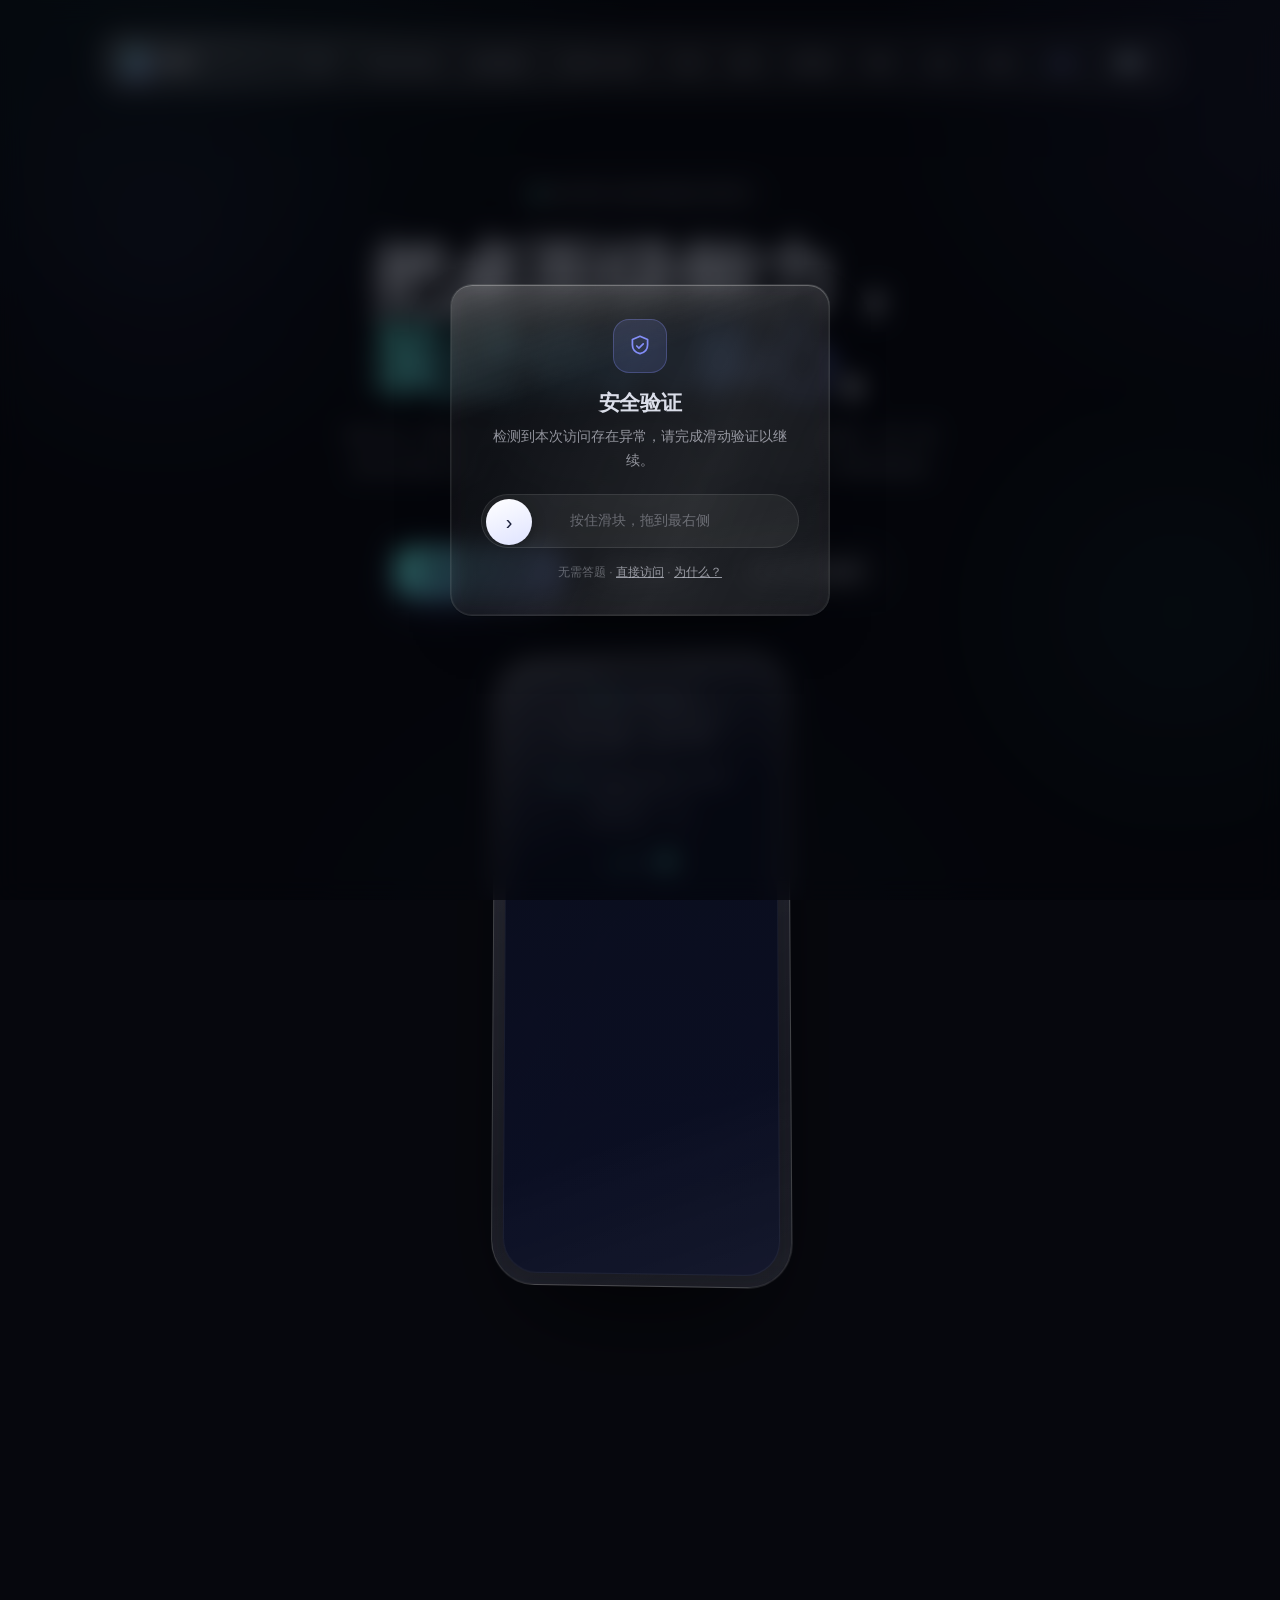
==== commit c237c77f: "feat(site): 统一 favicon + moxwebgpu GPU 背景（dogfooding）+ 性能优化 + 账号绑定 UI + 国内外分流补全 - 图标：nav 品牌标与 fan.ht" ====
--- a/index.html
+++ b/index.html
@@ -17,8 +17,9 @@
 <link rel="stylesheet" href="index.css">
 </head>
 <body>
+<canvas id="gpuBg" aria-hidden="true"></canvas>
 <nav class="glass">
-  <div class="brand"><span class="mark"></span><span>MoX</span></div>
+  <div class="brand"><img class="mark" src="favicon.svg" alt="MoX" width="26" height="26"><span>MoX</span></div>
   <div class="links">
     <a href="#products">产品</a>
     <a href="#features">moxsh 特性</a>
@@ -226,11 +227,11 @@
       <div class="tl-card glass">
         <div class="tl-top"><span class="tl-phase">阶段二</span><span class="status on">✅ 已交付</span></div>
         <h3>mox-id · 统一身份与云同步</h3>
-        <p>MoX 的账号底座：任意 GitHub 用户一键登录，云同步、会员、计费、管理后台都从这里走。</p>
+        <p>MoX 的账号底座：任意 GitHub 用户一键登录，云同步、会员、计费都从这里走。</p>
         <ul class="tl-list">
           <li>GitHub OAuth 登录，凭证仅存本地</li>
           <li>多设备配置 / 命令历史实时云同步（客户端加密）</li>
-          <li>会员档位、计费对账、隐藏秘径管理后台</li>
+          <li>会员档位、计费对账、内部运营</li>
         </ul>
       </div>
     </div>
@@ -349,7 +350,7 @@
       <h3>爱发电赞助</h3>
       <p>如果 MoX 帮到了你，一杯咖啡的赞助就能让它走得更远。项目统一走爱发电。</p>
       <a class="link" href="https://afdian.com/a/cloudharbor" target="_blank" rel="noopener">去爱发电 →</a>
-      <p style="margin-top:12px"><img src="assets/afdian-qr.jpg" width="180" alt="爱发电赞助码"></p>
+      <p style="margin-top:12px"><img src="assets/afdian-qr.jpg" width="180" alt="爱发电赞助码" loading="lazy" decoding="async"></p>
     </div>
     <div class="comm glass fadeup">
       <div class="cico"><svg viewBox="0 0 24 24"><circle cx="12" cy="12" r="9"/><path d="M3 12h18M12 3a14 14 0 0 1 0 18M12 3a14 14 0 0 0 0 18"/></svg></div>
@@ -434,10 +435,11 @@
 </section>
 
 <footer class="wrap">
-  <div class="fb"><span class="mark" style="width:20px;height:20px;border-radius:6px;display:inline-block;background:var(--accent)"></span> MoX</div>
+  <div class="fb"><img src="favicon.svg" alt="MoX" style="width:20px;height:20px;border-radius:6px;display:inline-block;vertical-align:-3px"> MoX</div>
   <div>© 2026 MoX · 由独立开发者与 AI 协作构建</div>
   <div>开源仓库与全部构建产物，均可在 <a href="#" id="ghLink">GitHub</a> 获取</div>
   <div style="margin-top:8px"><a href="#" id="ghStar">如果它帮到你，别忘了点个 Star ★</a></div>
+  <div style="margin-top:8px">本站背景由 <a href="/webgpu/">moxwebgpu</a> 在你的 GPU 上实时计算</div>
 </footer>
 
 <!-- 人机验证闸（异常访问时弹出，滑动即过，无需答题） -->
@@ -467,9 +469,11 @@
     <div class="login-blocks">
       <div class="lb"><span class="lbi">👤</span><div><b>普通用户</b>：云同步（多设备配置 / 命令历史实时同步），AI 助手随时调用。</div></div>
       <div class="lb"><span class="lbi">🔒</span><div><b>安全</b>：通过 GitHub 登录，凭证仅存本地；云同步内容客户端加密。</div></div>
+      <div class="lb"><span class="lbi">🔗</span><div><b>一个账号，两种登录</b>：登录后可在下方同时绑定 GitHub 和 Gitee——国内走 Gitee 更快，国外走 GitHub 更顺，云同步数据完全同步。</div></div>
     </div>
     <div id="loginBox">
       <a class="gh" id="ghLoginBtn" href="#">使用 GitHub 登录</a>
+      <a class="gh gitee" id="giteeLoginBtn" href="#">使用 Gitee 登录（国内更快）</a>
       <div class="or">或</div>
       <input id="tokInput" type="password" placeholder="粘贴 GitHub Token（ghp_ / github_pat_）" autocomplete="off" />
       <div class="row">
@@ -485,12 +489,19 @@
         <button id="meLogoutBtn" class="primary">退出登录</button>
         <button id="meCloseBtn">关闭</button>
       </div>
+      <!-- 账号绑定：一个 MoX 账号绑多个 OAuth 身份（GitHub / Gitee 任选，至少保留一个） -->
+      <div class="bind-block" id="bindBlock">
+        <div class="bind-title">账号绑定</div>
+        <div class="bind-list" id="bindList"></div>
+      </div>
     </div>
     <div class="msg" id="loginMsg"></div>
     <div class="login-hint" id="loginHint"></div>
   </div>
 </div>
 
+<script src="/webgpu/moxwebgpu.browser.js" defer></script>
+<script src="gpu-bg.js" defer></script>
 <script src="app.js"></script>
 <script src="site-star.js"></script>
 <!-- Cloudflare Turnstile：真实人机验证（服务端 siteverify 校验）。
--- a/index.css
+++ b/index.css
@@ -30,14 +30,21 @@
       radial-gradient(56rem 46rem at 105% 8%, rgba(129,140,248,.10), transparent 55%),
       radial-gradient(50rem 50rem at 50% 115%, rgba(129,140,248,.05), transparent 55%);
   }
-  /* 缓慢漂移的低饱和光晕（transform 合成动画，blur 已降档） */
+  /* 缓慢漂移的低饱和光晕（transform 合成动画；radial-gradient 终点已全透明，
+     44px CSS filter blur 属冗余柔化且每帧全屏重算——已降档到 16px，观感无损） */
   body::after{
-    content:"";position:fixed;inset:-25%;z-index:-3;pointer-events:none;filter:blur(44px);opacity:.5;
+    content:"";position:fixed;inset:-25%;z-index:-3;pointer-events:none;filter:blur(16px);opacity:.5;
     background:radial-gradient(28rem 28rem at 25% 35%, rgba(129,140,248,.16), transparent 60%),
                radial-gradient(26rem 26rem at 78% 62%, rgba(94,234,212,.12), transparent 60%);
     animation:drift 32s ease-in-out infinite alternate;will-change:transform;
   }
   @keyframes drift{0%{transform:translate3d(-2%,-1%,0) scale(1.05)}100%{transform:translate3d(3%,2%,0) scale(1.1)}}
+
+  /* GPU 背景（moxwebgpu kernel 实时计算光晕密度场，canvas 低分辨率放大铺满）：
+     WebGPU 不可用时本元素不出现，body::after 的 CSS 版无缝接替（外观不变） */
+  #gpuBg{position:fixed;inset:0;width:100%;height:100%;z-index:-3;pointer-events:none;opacity:0;transition:opacity .8s ease}
+  #gpuBg.on{opacity:.5}
+  body.gpu-bg::after{display:none}
 
   /* 屏外区块整段跳过渲染（滚动进视口才绘制），长页顺滑的关键 */
   section{content-visibility:auto;contain-intrinsic-size:auto 760px}
@@ -51,7 +58,7 @@
     background-size:260% 260%, auto;
     background-position:62% 0, 0 0;
     border:1px solid var(--stroke);border-radius:var(--radius);
-    backdrop-filter:blur(15px) saturate(160%);-webkit-backdrop-filter:blur(15px) saturate(160%);
+    backdrop-filter:blur(12px);-webkit-backdrop-filter:blur(12px);
     box-shadow:0 22px 55px -26px rgba(0,0,0,.72),
       inset 0 1px 0 rgba(255,255,255,.22),
       inset 0 0 0 1px rgba(255,255,255,.05);
@@ -67,15 +74,15 @@
     transform:translate3d(calc(var(--mx,50%) - 50%), calc(var(--my,50%) - 50%), 0);will-change:transform;}
   .glass:hover::after{opacity:1}
   /* 低端/小屏降耗：玻璃减薄 */
-  @media (max-width:640px){.glass{backdrop-filter:blur(10px) saturate(150%);-webkit-backdrop-filter:blur(10px) saturate(150%)}}
+  @media (max-width:640px){.glass{backdrop-filter:blur(8px);-webkit-backdrop-filter:blur(8px)}}
 
   .wrap{width:min(1080px,90vw);margin:0 auto}
   nav{position:sticky;top:16px;z-index:50;width:min(1080px,90vw);margin:16px auto 0;
     display:flex;align-items:center;gap:20px;padding:13px 22px;}
   .brand{display:flex;align-items:center;gap:11px;font-weight:700;font-size:17px;letter-spacing:-.01em}
-  .brand .mark{width:26px;height:26px;border-radius:8px;flex:none;
-    background:var(--accent);box-shadow:0 4px 16px rgba(129,140,248,.35), inset 0 1px 1px rgba(255,255,255,.5);position:relative;overflow:hidden}
-  .brand .mark::after{content:"";position:absolute;inset:0;background:linear-gradient(150deg,rgba(255,255,255,.55),transparent 45%);}
+  .brand .mark{width:26px;height:26px;border-radius:8px;flex:none;display:block;
+    box-shadow:0 4px 16px rgba(129,140,248,.35);position:relative;overflow:hidden}
+  .brand .mark::after{content:"";position:absolute;inset:0;background:linear-gradient(150deg,rgba(255,255,255,.55),transparent 45%);pointer-events:none}
   nav .links{margin-left:auto;display:flex;gap:4px;flex-wrap:wrap}
   nav a{color:var(--dim);font-size:14px;padding:8px 14px;border-radius:11px;transition:.2s}
   nav a:hover{color:var(--text);background:rgba(255,255,255,.06)}
@@ -83,7 +90,7 @@
 
   header{padding:clamp(56px,11vh,120px) 0 30px;text-align:center;position:relative}
   .eyebrow{display:inline-flex;align-items:center;gap:8px;font-size:13px;color:var(--dim);
-    border:1px solid var(--stroke);border-radius:999px;padding:7px 16px;background:rgba(255,255,255,.03);backdrop-filter:blur(8px)}
+    border:1px solid var(--stroke);border-radius:999px;padding:7px 16px;background:rgba(255,255,255,.03);backdrop-filter:blur(6px)}
   .eyebrow .dot{width:7px;height:7px;border-radius:50%;background:var(--accent-a);box-shadow:0 0 10px var(--accent-a)}
   h1{margin:26px 0 18px;font-size:clamp(42px,7.6vw,80px);line-height:1.04;letter-spacing:-.035em;font-weight:700}
   h1 .em{background:var(--accent);-webkit-background-clip:text;background-clip:text;color:transparent}
@@ -91,7 +98,7 @@
   .hero-cta{margin-top:34px;display:flex;gap:14px;justify-content:center;flex-wrap:wrap}
   .btn{display:inline-flex;align-items:center;gap:9px;cursor:pointer;padding:14px 26px;border-radius:14px;
     font-size:15px;font-weight:600;border:1px solid var(--stroke);color:var(--text);background:var(--glass);
-    backdrop-filter:blur(12px);transition:transform .2s ease, background .2s, box-shadow .2s}
+    backdrop-filter:blur(10px);transition:transform .2s ease, background .2s, box-shadow .2s}
   .btn:hover{transform:translateY(-2px);background:var(--glass-2)}
   .btn.primary{background:var(--accent);border-color:transparent;color:#06121a;font-weight:700;
     box-shadow:0 12px 34px -10px rgba(129,140,248,.55), inset 0 1px 0 rgba(255,255,255,.45)}
@@ -101,7 +108,7 @@
   .stage{margin:54px auto 0;display:flex;justify-content:center;perspective:1600px}
   .device{position:relative;width:min(300px,78vw);aspect-ratio:9/19;border-radius:44px;padding:11px;
     background:linear-gradient(150deg, rgba(255,255,255,.12), rgba(255,255,255,.03));
-    border:1px solid var(--stroke-hi);backdrop-filter:blur(26px) saturate(170%);
+    border:1px solid var(--stroke-hi);backdrop-filter:blur(18px);
     box-shadow:0 50px 110px -34px rgba(0,0,0,.8), inset 0 2px 0 rgba(255,255,255,.28), inset 0 0 50px rgba(129,140,248,.08);
     transform:rotateX(var(--rx,4deg)) rotateY(var(--ry,-7deg));
     transform-style:preserve-3d;transition:transform .25s ease;will-change:transform}
@@ -167,13 +174,13 @@
   .fadeup.in{opacity:1;transform:none}
   .toast{position:fixed;left:50%;bottom:36px;transform:translateX(-50%) translateY(20px);background:var(--glass-2);
     border:1px solid var(--stroke);border-radius:13px;padding:12px 22px;font-size:14px;opacity:0;pointer-events:none;
-    transition:.3s;z-index:120;backdrop-filter:blur(16px);box-shadow:0 14px 40px -16px rgba(0,0,0,.7)}
+    transition:.3s;z-index:120;backdrop-filter:blur(12px);box-shadow:0 14px 40px -16px rgba(0,0,0,.7)}
   .toast.show{opacity:1;transform:translateX(-50%)}
   @media (prefers-reduced-motion:reduce){*{animation:none!important;transition:none!important}.fadeup{opacity:1;transform:none}}
 
   /* ===== 人机验证闸 ===== */
   .gate{position:fixed;inset:0;z-index:200;display:none;align-items:center;justify-content:center;padding:20px;
-    background:rgba(4,5,10,.62);backdrop-filter:blur(18px) saturate(140%);-webkit-backdrop-filter:blur(18px)}
+    background:rgba(4,5,10,.62);backdrop-filter:blur(13px);-webkit-backdrop-filter:blur(13px)}
   .gate.on{display:flex;animation:gateIn .4s ease}
   @keyframes gateIn{from{opacity:0}to{opacity:1}}
   .gate-card{max-width:380px;width:100%;text-align:center;padding:34px 30px}
@@ -199,13 +206,15 @@
   #authSlot img.av{width:28px;height:28px;border-radius:50%;border:1px solid var(--stroke-hi);object-fit:cover}
   #loginBtn{color:var(--text)!important;background:linear-gradient(120deg,#5eead4,#818cf8);-webkit-background-clip:text;background-clip:text;font-weight:700}
   .modal-mask{position:fixed;inset:0;z-index:200;display:none;align-items:center;justify-content:center;
-    background:rgba(3,4,9,.62);backdrop-filter:blur(6px);-webkit-backdrop-filter:blur(6px);padding:20px}
+    background:rgba(3,4,9,.62);backdrop-filter:blur(5px);-webkit-backdrop-filter:blur(5px);padding:20px}
   .modal-mask.show{display:flex}
   .modal{width:min(420px,94vw);padding:26px 24px}
   .modal h3{margin:0 0 4px;font-size:18px}
   .modal p.dim{margin:0 0 16px;color:var(--dim);font-size:13px;line-height:1.5}
   .modal a.gh{display:block;text-align:center;padding:12px;border-radius:12px;background:linear-gradient(120deg,#5eead4,#818cf8);
     color:#06070d;font-weight:700;text-decoration:none;margin-bottom:6px}
+  .modal a.gh.gitee{background:linear-gradient(120deg,#f87171,#c71d23);color:#fff}
+  .modal a.gh.busy{opacity:.7;pointer-events:none}
   .modal .or{text-align:center;color:var(--faint);font-size:12px;margin:8px 0 12px}
   .modal input{width:100%;padding:11px 13px;border-radius:11px;border:1px solid var(--stroke-hi);
     background:rgba(255,255,255,.05);color:var(--text);margin-bottom:10px;font:inherit;box-sizing:border-box}
@@ -241,6 +250,21 @@
   .login-hint a{color:#ffd0a8;text-decoration:underline}
   /* GitHub 按钮点击即时反馈（跳转前 0 等待感） */
   .modal a.gh.busy{opacity:.65;pointer-events:none}
+  /* 账号绑定区（一个 MoX 账号绑多个 OAuth 身份） */
+  .bind-block{margin-top:16px;text-align:left}
+  .bind-title{font-size:12px;font-weight:650;color:var(--dim);margin-bottom:8px;letter-spacing:.02em}
+  .bind-list{display:flex;flex-direction:column;gap:8px}
+  .bind-row{display:flex;align-items:center;gap:10px;font-size:12.5px;color:var(--dim);
+    background:rgba(255,255,255,.03);border:1px solid var(--stroke);border-radius:12px;padding:9px 12px}
+  .bind-row .bi{font-size:14px;flex:none;line-height:1.3}
+  .bind-row .bn{color:var(--text);font-weight:600}
+  .bind-row .bs{margin-left:auto;display:flex;gap:8px;flex:none}
+  .bind-row .bs a,.bind-row .bs button{font-size:12px;padding:5px 11px;border-radius:8px;white-space:nowrap}
+  .bind-row .bs a{border:1px solid var(--stroke);color:var(--dim);text-decoration:none;transition:.2s}
+  .bind-row .bs a:hover{border-color:#8b5cf6;color:#c4b5fd}
+  .bind-row .bs button.unbind{border:1px solid var(--stroke);background:none;color:var(--faint);cursor:pointer;transition:.2s}
+  .bind-row .bs button.unbind:hover{border-color:#ff8da3;color:#ff8da3}
+  .bind-row .tag{font-size:11px;color:#7CFFB2;border:1px solid rgba(124,255,178,.3);border-radius:6px;padding:1px 7px;flex:none}
 
   /* ===== 联系门槛组件（邮箱滑块 / QQ 登记表单） ===== */
   .slider.mini{height:44px;margin-top:12px}
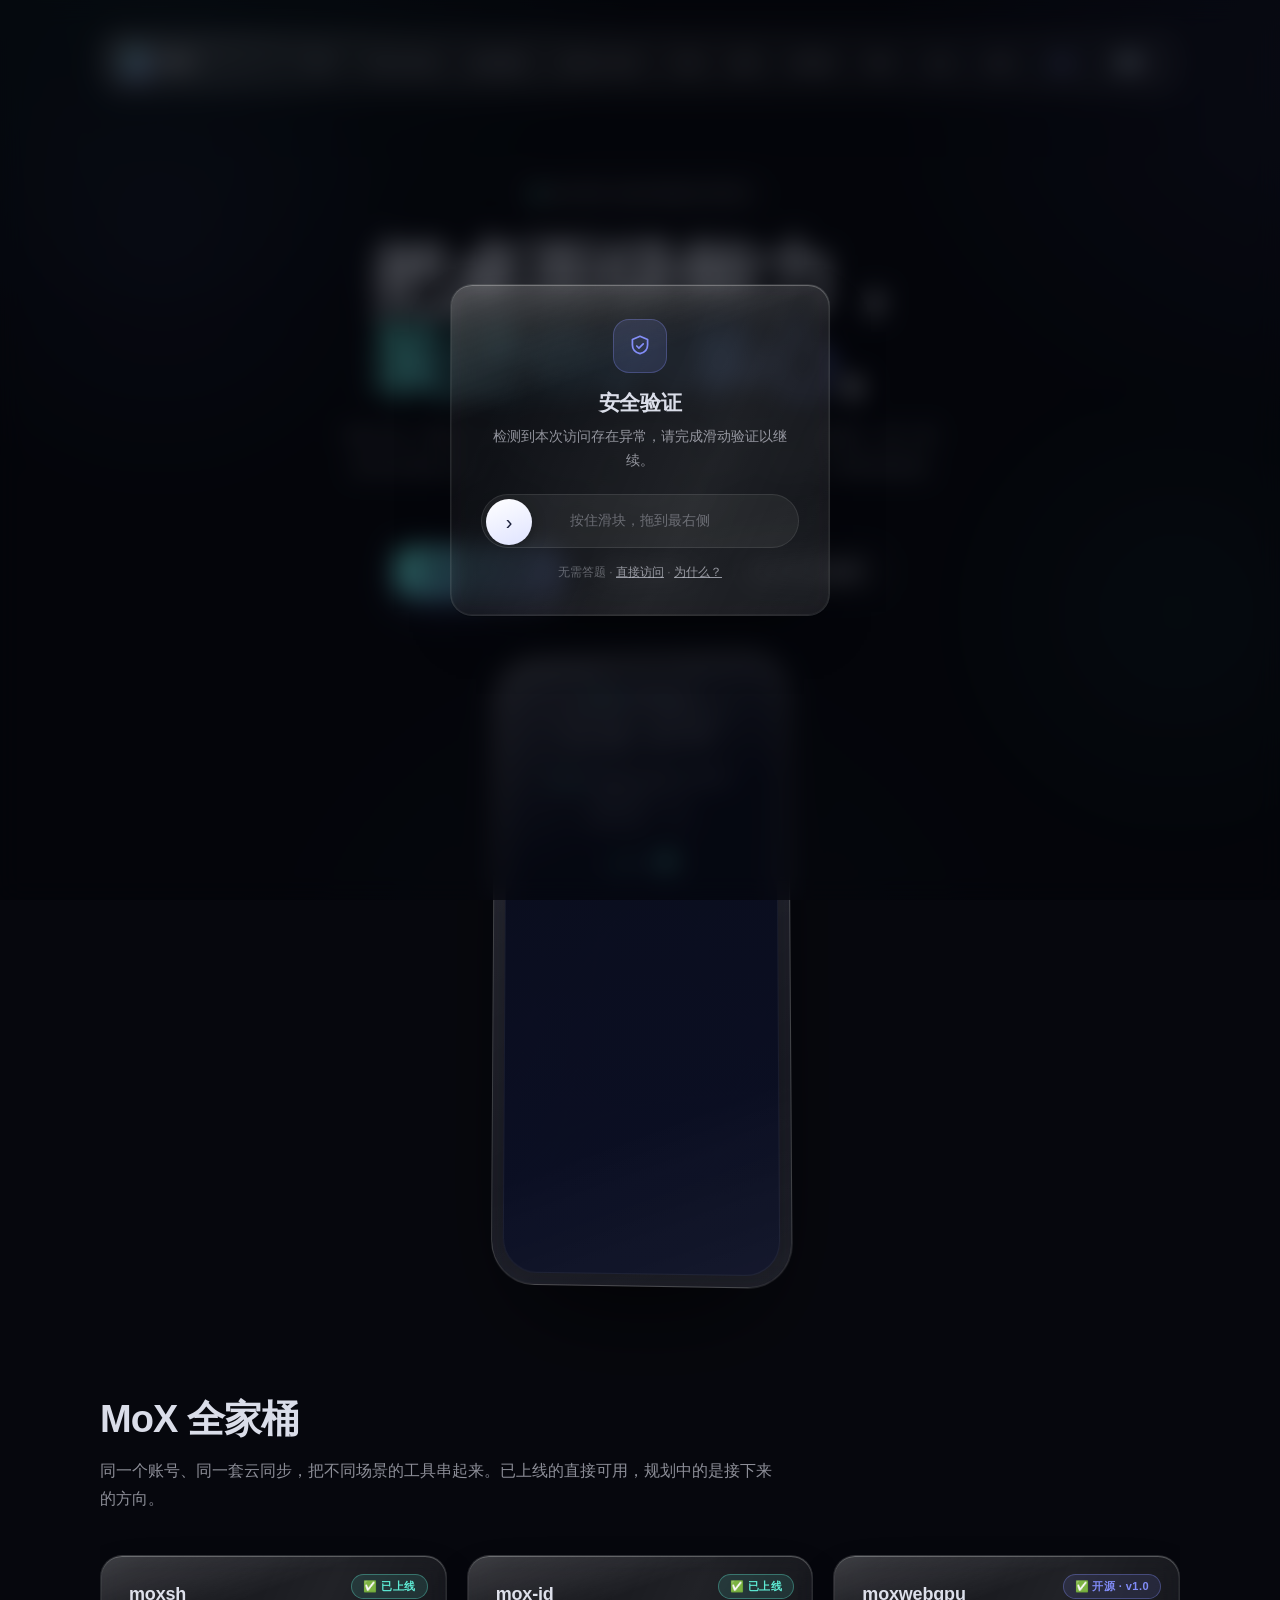
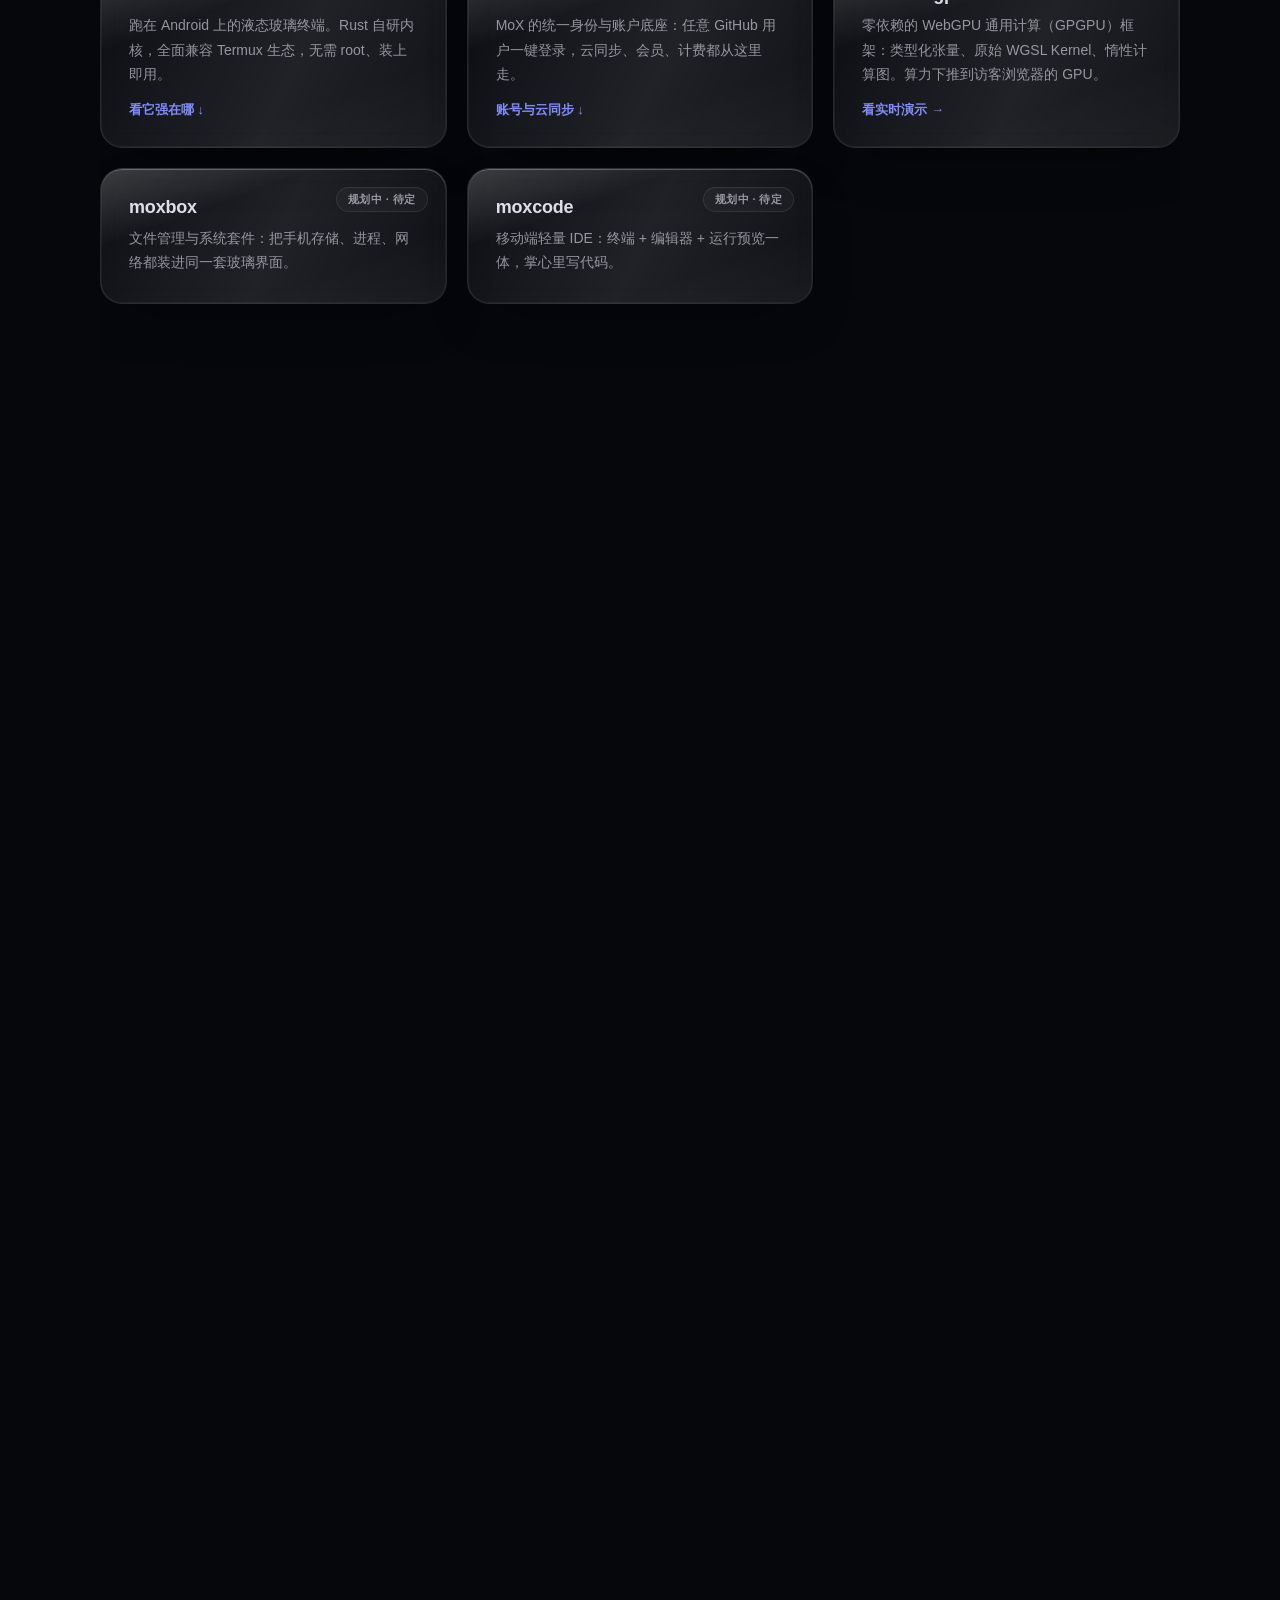
==== commit 7e2fcc8b: "feat(redeem): 买家兑换全链路上线——设备绑定页 + 商品兑换页（双语） - bind.html（设备绑定，隐藏功能页）：`mox redeem login` 回环模式的官网落点。   U" ====
--- a/index.html
+++ b/index.html
@@ -485,6 +485,7 @@
       <div class="lb"><span class="lbi">✅</span><div>当前已登录为 <b id="meName"></b>。凭证仅保存在本机浏览器，可随时退出。</div></div>
       <div class="row">
         <a id="meFanBtn" class="gh" style="display:none" href="fan.html" rel="opener">粉丝专区</a>
+        <a id="meRedeemBtn" class="gh" style="display:none" href="redeem.html" rel="opener">商品兑换</a>
         <a id="meAdminBtn" class="gh" style="display:none" href="#" rel="noopener">专属入口</a>
         <button id="meLogoutBtn" class="primary">退出登录</button>
         <button id="meCloseBtn">关闭</button>
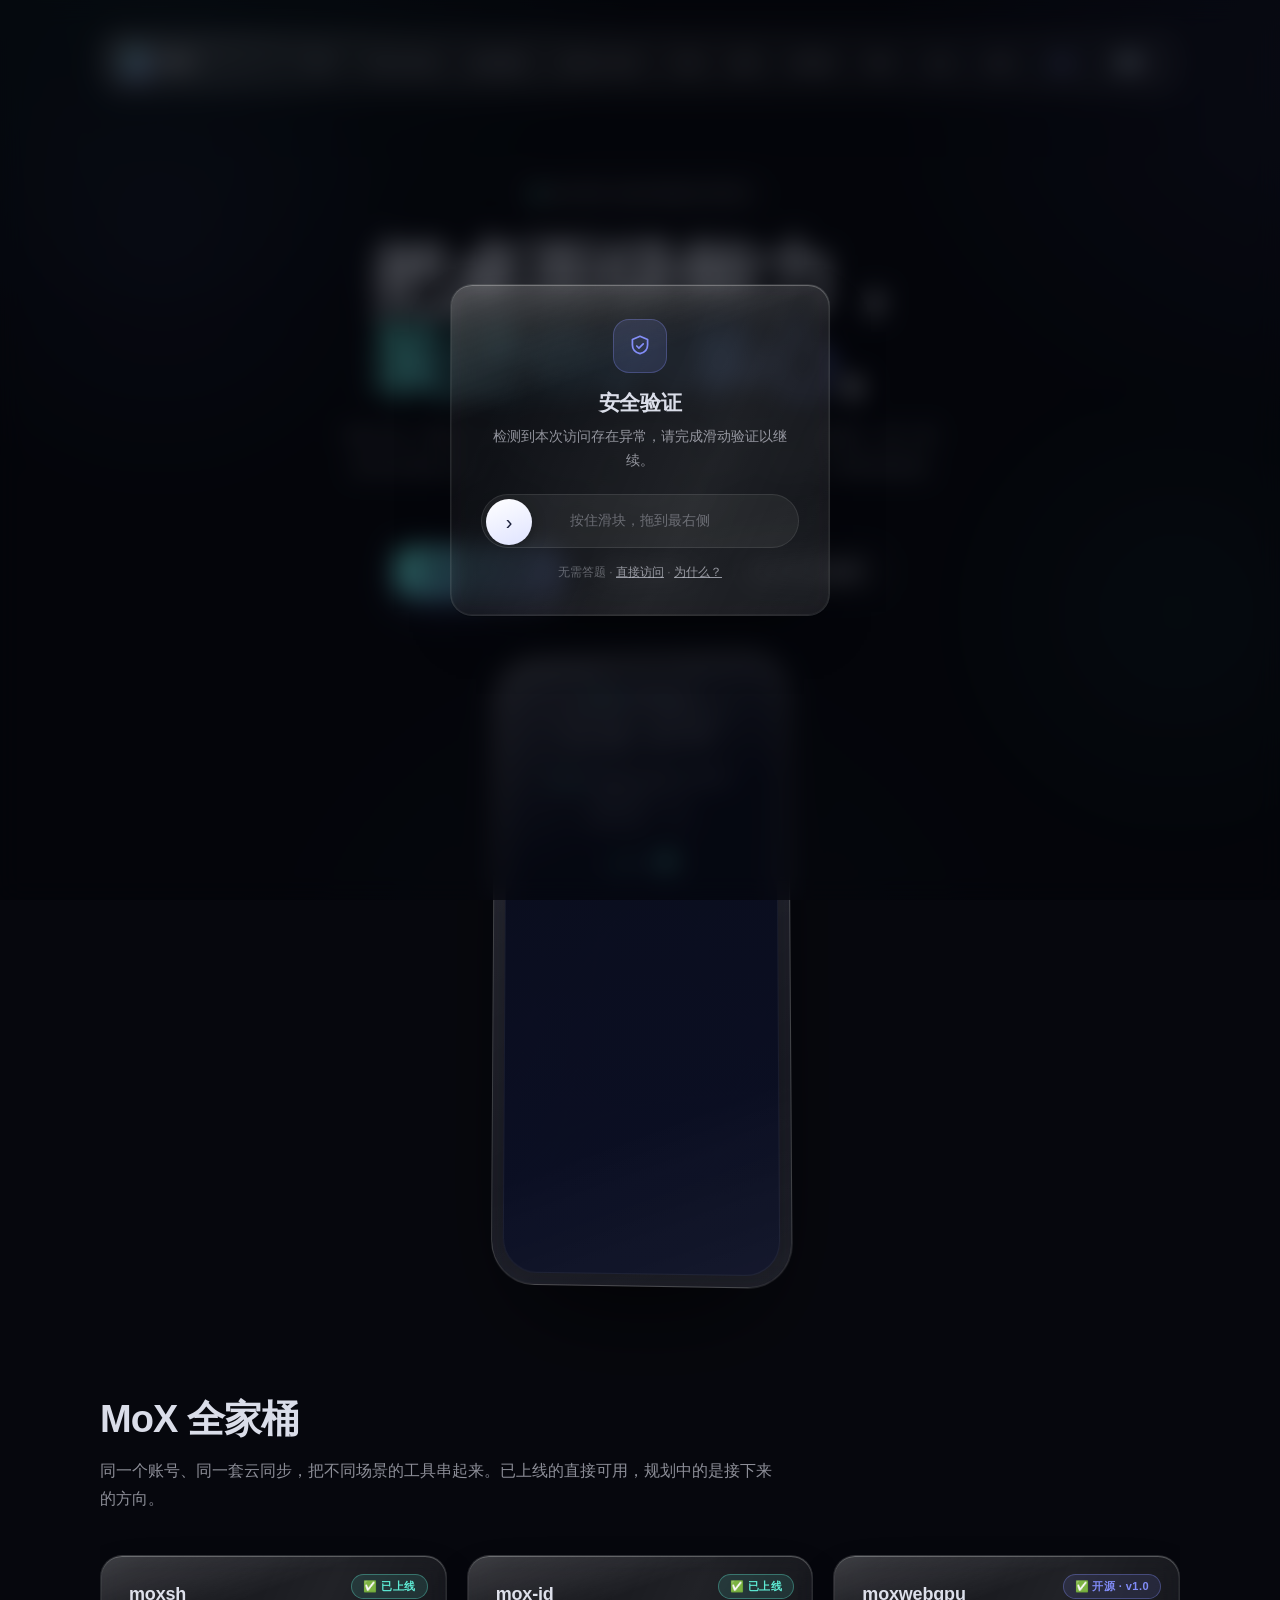
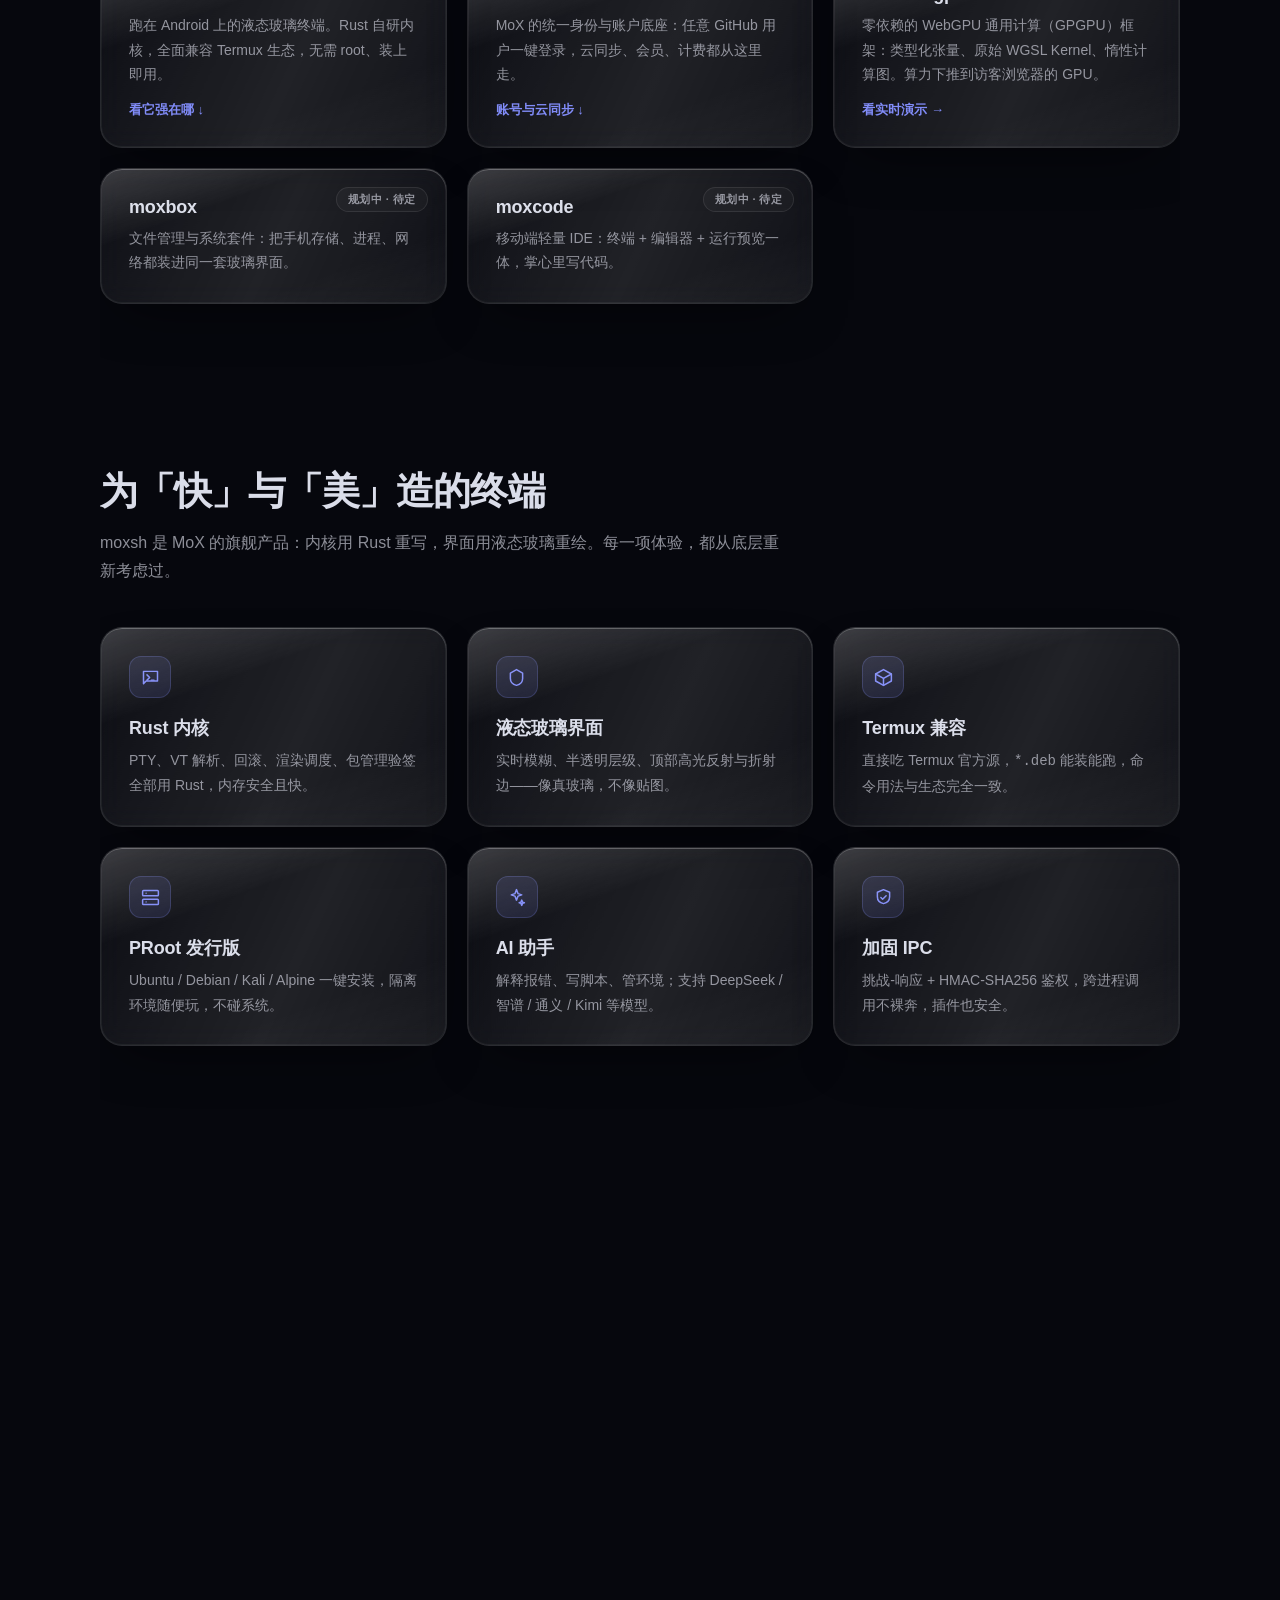
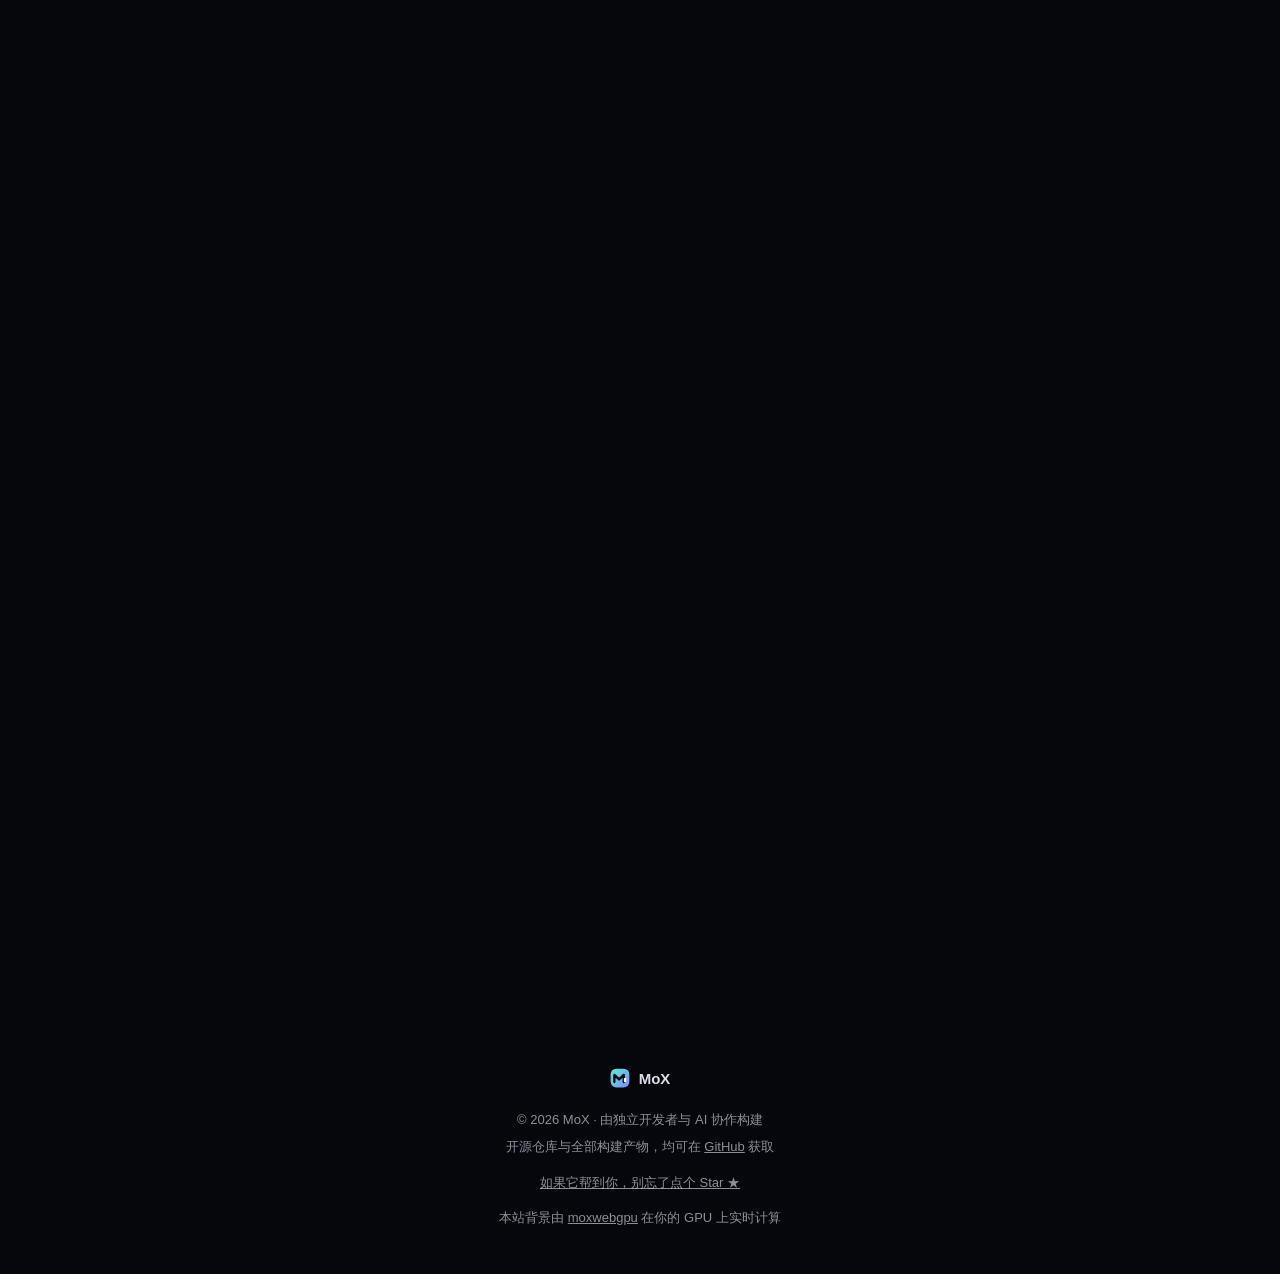
==== commit dc2f43be: "feat(site): 个人中心 + 本机凭证免GitHub登录 + 苹果风退场动画 - 本机凭证：退出改为软退出(保留 mox_token), 登录页新增「使用本机凭证直接登录」, 免再走 GitH" ====
--- a/index.html
+++ b/index.html
@@ -474,6 +474,11 @@
     <div id="loginBox">
       <a class="gh" id="ghLoginBtn" href="#">使用 GitHub 登录</a>
       <a class="gh gitee" id="giteeLoginBtn" href="#">使用 Gitee 登录（国内更快）</a>
+      <div id="localCredWrap" style="display:none">
+        <div class="or">或</div>
+        <button id="localCredBtn" class="primary wide">使用本机凭证直接登录</button>
+        <div class="local-cred-hint">检测到本机登录凭证，无需再走 GitHub / Gitee 授权</div>
+      </div>
       <div class="or">或</div>
       <input id="tokInput" type="password" placeholder="粘贴 GitHub Token（ghp_ / github_pat_）" autocomplete="off" />
       <div class="row">
@@ -486,6 +491,7 @@
       <div class="row">
         <a id="meFanBtn" class="gh" style="display:none" href="fan.html" rel="opener">粉丝专区</a>
         <a id="meRedeemBtn" class="gh" style="display:none" href="redeem.html" rel="opener">商品兑换</a>
+        <a id="meBtn" class="gh" style="display:none" href="me.html" rel="opener">个人中心</a>
         <a id="meAdminBtn" class="gh" style="display:none" href="#" rel="noopener">专属入口</a>
         <button id="meLogoutBtn" class="primary">退出登录</button>
         <button id="meCloseBtn">关闭</button>
--- a/index.css
+++ b/index.css
@@ -205,10 +205,19 @@
   #authSlot{display:flex;align-items:center;gap:10px;margin-left:12px}
   #authSlot img.av{width:28px;height:28px;border-radius:50%;border:1px solid var(--stroke-hi);object-fit:cover}
   #loginBtn{color:var(--text)!important;background:linear-gradient(120deg,#5eead4,#818cf8);-webkit-background-clip:text;background-clip:text;font-weight:700}
-  .modal-mask{position:fixed;inset:0;z-index:200;display:none;align-items:center;justify-content:center;
-    background:rgba(3,4,9,.62);backdrop-filter:blur(5px);-webkit-backdrop-filter:blur(5px);padding:20px}
-  .modal-mask.show{display:flex}
-  .modal{width:min(420px,94vw);padding:26px 24px}
+  /* 苹果风进出场：仅动 opacity + transform（GPU 合成，不掉帧）。
+     进场 ≈ .28s ease-out 上浮归位；退场 ≈ .28s ease-in 下沉淡出（说快不快、说慢也不慢）。
+     visibility 延迟到退场动画结束再隐藏，避免淡出中途被裁掉。
+     prefers-reduced-motion 已由全局规则关掉所有过渡，故无障碍用户是瞬时切换。 */
+  .modal-mask{position:fixed;inset:0;z-index:200;display:flex;align-items:center;justify-content:center;
+    background:rgba(3,4,9,.62);backdrop-filter:blur(5px);-webkit-backdrop-filter:blur(5px);padding:20px;
+    opacity:0;visibility:hidden;pointer-events:none;
+    transition:opacity .28s ease, visibility 0s linear .28s}
+  .modal-mask.show{opacity:1;visibility:visible;pointer-events:auto;transition:opacity .28s ease, visibility 0s}
+  .modal{width:min(420px,94vw);padding:26px 24px;
+    transform:scale(.96) translateY(10px);opacity:0;
+    transition:transform .28s cubic-bezier(.22,.8,.26,1), opacity .28s ease}
+  .modal-mask.show .modal{transform:none;opacity:1}
   .modal h3{margin:0 0 4px;font-size:18px}
   .modal p.dim{margin:0 0 16px;color:var(--dim);font-size:13px;line-height:1.5}
   .modal a.gh{display:block;text-align:center;padding:12px;border-radius:12px;background:linear-gradient(120deg,#5eead4,#818cf8);
